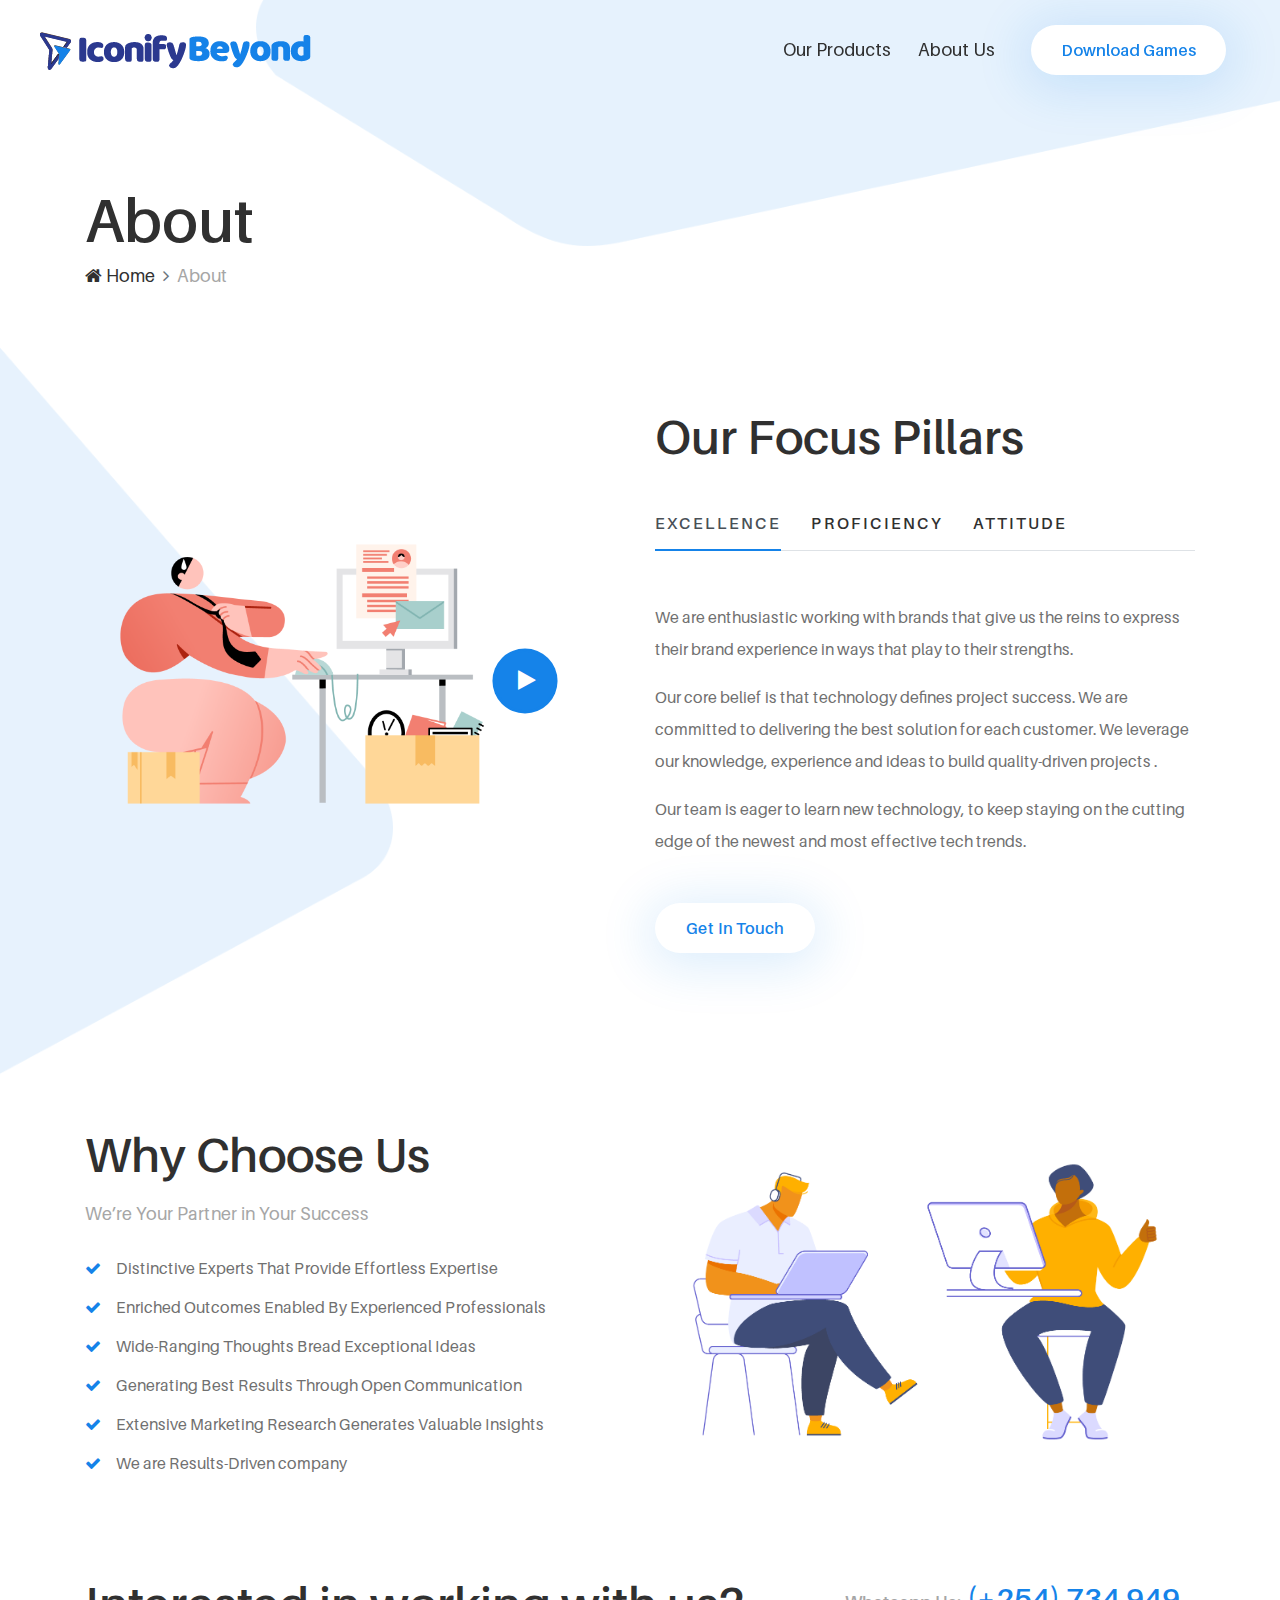
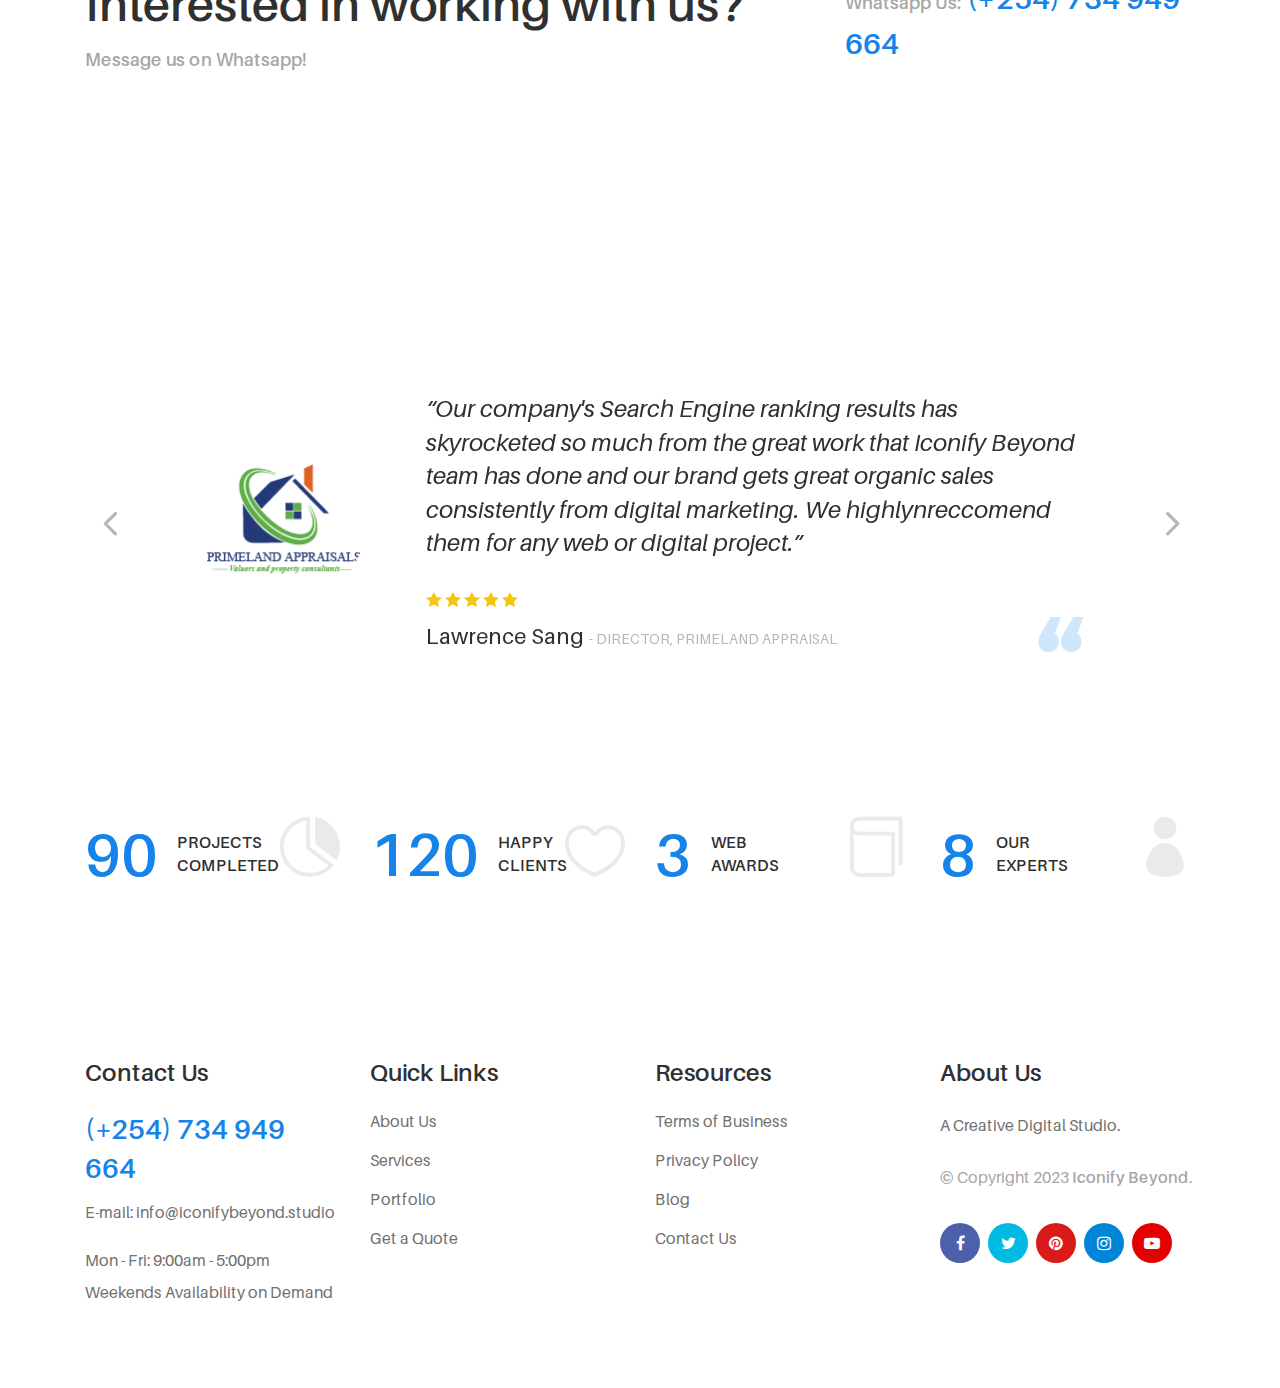
==== about.html @ e9281d46 "Update" ====
<!DOCTYPE html>
<html lang="en">

<head>
    <meta charset="UTF-8">
    <meta name="description" content="Iconify Beyond Limited">
    <meta http-equiv="X-UA-Compatible" content="IE=edge">
    <meta name="viewport" content="width=device-width, initial-scale=1, shrink-to-fit=no">
    <meta name="p:domain_verify" content="caa6bfd4c8bdae688c1b4c21584a0557"/>

    <!-- Title -->
    <title>About Us</title>

    <!-- Favicon -->
    <link rel="icon" href="./img/core-img/favicon.png">

    <!-- Core Stylesheet -->
    <link rel="stylesheet" href="style.css">

</head>

<body>
    <!-- Preloader -->
    <div id="preloader">
        <div class="wrapper">
            <div class="cssload-loader"></div>
        </div>
    </div>

    <!-- ***** Top Search Area Start ***** -->
    <div class="top-search-area">
        <!-- Search Modal -->
        <div class="modal fade" id="searchModal" tabindex="-1" role="dialog" aria-hidden="true">
            <div class="modal-dialog modal-dialog-centered" role="document">
                <div class="modal-content">
                    <div class="modal-body">
                        <!-- Close Button -->
                        <button type="button" class="btn close-btn" data-dismiss="modal"><i class="fa fa-times"></i></button>
                        <!-- Form -->
                        <form action="index.html" method="post">
                            <input type="search" name="top-search-bar" class="form-control" placeholder="Search and hit enter...">
                            <button type="submit">Search</button>
                        </form>
                    </div>
                </div>
            </div>
        </div>
    </div>
    <!-- ***** Top Search Area End ***** -->

    <!-- ***** Header Area Start ***** -->
    <header class="header-area">
        <!-- Main Header Start -->
        <div class="main-header-area">
            <div class="classy-nav-container breakpoint-off">
                <!-- Classy Menu -->
                <nav class="classy-navbar justify-content-between" id="uzaNav">

                    <!-- Logo -->
                    <a class="nav-brand" href="index.html"><img src="./img/core-img/logo.png" alt=""></a>

                    <!-- Navbar Toggler -->
                    <div class="classy-navbar-toggler">
                        <span class="navbarToggler"><span></span><span></span><span></span></span>
                    </div>

                    <!-- Menu -->
                    <div class="classy-menu">
                        <!-- Menu Close Button -->
                        <div class="classycloseIcon">
                            <div class="cross-wrap"><span class="top"></span><span class="bottom"></span></div>
                        </div>

                        <!-- Nav Start -->
                        <div class="classynav">
                            <ul id="nav">
                                <li><a href="./products.html">Our Products</a></li>
                                <!--<li><a href="./index.html">Home</a></li>-->
                                <!--<li><a href="./services.html">Services</a></li>-->
                                <li><a href="./about.html">About Us</a></li> 
                                <!--<li><a href="https://insights.iconifybeyond.studio/">Insights</a></li>-->
                                <!--<li><a href="">Contact</a></li> -->
                            </ul>

                              <!-- Download our free games-->
                              <div class="get-a-quote ml-4 mr-3">
                                <a href="" class="btn uza-btn">Download Games</a>
                            </div>
                        </div>
                        <!-- Nav End -->

                    </div>
                </nav>
            </div>
        </div>
    </header>
    <!-- ***** Header Area End ***** -->

    <!-- ***** Breadcrumb Area Start ***** -->
    <div class="breadcrumb-area">
        <div class="container h-100">
            <div class="row h-100 align-items-end">
                <div class="col-12">
                    <div class="breadcumb--con">
                        <h2 class="title">About</h2>
                        <nav aria-label="breadcrumb">
                            <ol class="breadcrumb">
                                <li class="breadcrumb-item"><a href="index.html"><i class="fa fa-home"></i> Home</a></li>
                                <li class="breadcrumb-item active" aria-current="page">About</li>
                            </ol>
                        </nav>
                    </div>
                </div>
            </div>
        </div>

        <!-- Background Curve -->
        <div class="breadcrumb-bg-curve">
            <img src="./img/core-img/curve-5.png" alt="">
        </div>
    </div>
    <!-- ***** Breadcrumb Area End ***** -->

    <!-- ***** About Us Area Start ***** -->
    <section class="uza-about-us-area section-padding-80">
        <div class="container">
            <div class="row align-items-center">
                <!-- About Thumbnail -->
                <div class="col-12 col-lg-6">
                    <div class="about-us-thumbnail mb-80">
                        <img src="./img/bg-img/5.png" alt="">
                        <!-- Video Area -->
                        <div class="uza-video-area hi-icon-effect-8">
                            <a href="https://www.youtube.com/watch?v=3BogZhyK-uM" class="hi-icon video-play-btn"><i class="fa fa-play" aria-hidden="true"></i></a>
                        </div>
                    </div>
                </div>

                <!-- About Us Content -->
                <div class="col-12 col-lg-6">
                    <div class="section-heading mb-5">
                        <h2>Our Focus Pillars</h2>
                    </div>

                    <div class="about-us-content mb-80">
                        <div class="about-tab-area">
                            <ul class="nav nav-tabs mb-50" id="mona_modelTab" role="tablist">
                                <li class="nav-item">
                                    <a class="nav-link active" id="tab1" data-toggle="tab" href="#tab-1" role="tab" aria-controls="tab-1" aria-selected="true"> EXCELLENCE</a>
                                </li>
                                <li class="nav-item">
                                    <a class="nav-link" id="tab2" data-toggle="tab" href="#tab-2" role="tab" aria-controls="tab-2" aria-selected="false"> PROFICIENCY</a>
                                </li>
                                <li class="nav-item">
                                    <a class="nav-link" id="tab3" data-toggle="tab" href="#tab-3" role="tab" aria-controls="tab-3" aria-selected="false"> ATTITUDE</a>
                                </li>
                            </ul>
                        </div>

                        <!-- Mona Tab Content -->
                        <div class="about-tab-content">
                            <div class="tab-content" id="mona_modelTabContent">
                                <div class="tab-pane fade show active" id="tab-1" role="tabpanel" aria-labelledby="tab1">
                                    <!-- Tab Content Text -->
                                    <div class="tab-content-text">
                                        <p>We are enthusiastic working with brands that give us the reins to express their brand experience in ways that play to their strengths.</p>
                                        <p>Our core belief is that technology defines project success. We are committed to delivering the best solution for each customer. We leverage our knowledge, experience and ideas to build quality-driven projects .</p>
                                        <p>Our team is eager to learn new technology, to keep staying on the cutting edge of the newest and most effective tech trends.</p>
                                        <a href="https://insights.iconifybeyond.studio/contact-us/" class="btn uza-btn mt-30">Get In Touch</a>
                                    </div>
                                </div>

                                <div class="tab-pane fade" id="tab-2" role="tabpanel" aria-labelledby="tab2">
                                    <!-- Tab Content Text -->
                                    <div class="tab-content-text">
                                        <p>We have been working with startups that are founded off pocket or supported by funds right out of the gate. With first-hand experience and dozens of successes to rise, we understand the rocess's role of an appropriate most valued player in the development circle.</p>
                                        <p>Importance of early communication with end-users and provide our clients with flexible models to cover that.</p>
                                        <a href="https://insights.iconifybeyond.studio/contact-us/" class="btn uza-btn mt-30">Get In Touch</a>
                                    </div>
                                </div>

                                <div class="tab-pane fade" id="tab-3" role="tabpanel" aria-labelledby="tab3">
                                    <!-- Tab Content Text -->
                                    <div class="tab-content-text">
                                        <p>We trust in long partnerships with our clients. We make our communication transparent reliable and honest. Every client is different and requires a unique approach that's why we treat every project as our own, focusing on the best solutions and ensuring the highest quality to every project.</p>
                                        <p>Our company counts on people, collaboration, integration, and common future goals.</p>
                                        <a href="https://insights.iconifybeyond.studio/contact-us/" class="btn uza-btn mt-30">Get In Touch</a>
                                    </div>
                                </div>
                            </div>
                        </div>
                    </div>
                </div>
            </div>
        </div>

        <!-- About Background Pattern -->
        <div class="about-bg-pattern">
            <img src="./img/core-img/curve-2.png" alt="">
        </div>
    </section>
    <!-- ***** About Us Area End ***** -->

    <!-- ***** Why Choose Us Area Start ***** -->
    <section class="uza-why-choose-us-area">
        <div class="container">
            <div class="row align-items-center">
                <!-- Choose Us Content -->
                <div class="col-12 col-lg-6">
                    <div class="choose-us-content mb-80">
                        <div class="section-heading mb-4">
                            <h2>Why Choose Us</h2>
                            <p>We’re Your Partner in Your Success</p>
                        </div>
                        <ul>
                            <li><i class="fa fa-check" aria-hidden="true"></i> Distinctive Experts That Provide Effortless Expertise</li>
                            <li><i class="fa fa-check" aria-hidden="true"></i> Enriched Outcomes Enabled By Experienced Professionals</li>
                            <li><i class="fa fa-check" aria-hidden="true"></i> Wide-Ranging Thoughts Bread Exceptional Ideas</li>
                            <li><i class="fa fa-check" aria-hidden="true"></i> Generating Best Results Through Open Communication</li>
                            <li><i class="fa fa-check" aria-hidden="true"></i> Extensive Marketing Research Generates Valuable Insights</li>
                            <li><i class="fa fa-check" aria-hidden="true"></i> We are Results-Driven company</li>
                        </ul>
                    </div>
                </div>
                <!-- Choose Us Thumbnail -->
                <div class="col-12 col-lg-6">
                    <div class="choose-us-thumbnail mb-80">
                        <img class="w-100" src="img/bg-img/2.png" alt="">
                    </div>
                </div>
            </div>
        </div>
    </section>
    <!-- ***** Why Choose Us Area End ***** -->
    

        <!-- CTA Area Start -->
        <div class="uza-cta-area section-padding-0-80">
            <div class="container">
                <div class="row align-items-center">
                    <div class="col-12 col-lg-8">
                        <div class="cta-content mb-80">
                            <h2>Interested in working with us?</h2>
                            <h6>Message us on Whatsapp!</h6>
                        </div>
                    </div>

                    <div class="col-12 col-lg-4">
                        <div class="cta-content mb-80">
                            <div class="call-now-btn">
                                <a href="https://wa.me/254734949664"><span>Whatsapp Us:</span> (+254) 734 949 664</a>
                            </div>
                        </div>
                    </div>
                </div>
            </div>
        </div>
        <!-- CTA Area End -->

            <!-- Client Feedback Area Start -->
            <div class="clients-feedback-area mt-80 section-padding-80 clearfix">
                <div class="container">
                    <div class="row">
                        <div class="col-12">
                            <!-- Testimonial Slides -->
                            <div class="testimonial-slides owl-carousel">
    
                                <!-- Single Testimonial Slide -->
                                <div class="single-testimonial-slide d-flex align-items-center">
                                    <!-- Testimonial Thumbnail -->
                                    <div class="testimonial-thumbnail">
                                        <img src="./img/bg-img/26.png" alt="">
                                    </div>
                                    <!-- Testimonial Content -->
                                    <div class="testimonial-content">
                                        <h4>“Our company's Search Engine ranking results has skyrocketed so much from the great work that Iconify Beyond team has
                                             done and our brand gets great organic sales consistently from digital marketing.
                                              We highlynreccomend them for any web or digital project.”</h4>
                                        <!-- Ratings -->
                                        <div class="ratings">
                                            <i class="icon_star"></i>
                                            <i class="icon_star"></i>
                                            <i class="icon_star"></i>
                                            <i class="icon_star"></i>
                                            <i class="icon_star"></i>
                                        </div>
                                        <!-- Author Info -->
                                        <div class="author-info">
                                            <h5>Lawrence Sang <span>- Director, Primeland Appraisal</span></h5>
                                        </div>
                                        <!-- Quote Icon -->
                                        <div class="quote-icon"><img src="img/core-img/quote.png" alt=""></div>
                                    </div>
                                </div>
    
                                <!-- Single Testimonial Slide -->
                                <div class="single-testimonial-slide d-flex align-items-center">
                                    <!-- Testimonial Thumbnail -->
                                    <div class="testimonial-thumbnail">
                                        <img src="./img/bg-img/24.png" alt="">
                                    </div>
                                    <!-- Testimonial Content -->
                                    <div class="testimonial-content">
                                        <h4>“Iconify Beyond is at the forefront of technological revolution & we are glad to have worked together to achieve a robust digital strategy and a
                                            very great branding concepts and logo which placed our brand in a better position.It was amazing working together with the team.”</h4>
                                        <!-- Ratings -->
                                        <div class="ratings">
                                            <i class="icon_star"></i>
                                            <i class="icon_star"></i>
                                            <i class="icon_star"></i>
                                            <i class="icon_star"></i>
                                            <i class="icon_star"></i>
                                        </div>
                                        <!-- Author Info -->
                                        <div class="author-info">
                                            <h5>Ms. Jepchumba <span>- Business Owner, Eldo City Bakes</span></h5>
                                        </div>
                                        <!-- Quote Icon -->
                                        <div class="quote-icon"><img src="img/core-img/quote.png" alt=""></div>
                                    </div>
                                </div>
    
                                <!-- Single Testimonial Slide -->
                                <div class="single-testimonial-slide d-flex align-items-center">
                                    <!-- Testimonial Thumbnail -->
                                    <div class="testimonial-thumbnail">
                                        <img src="./img/bg-img/25.png" alt="">
                                    </div>
                                    <!-- Testimonial Content -->
                                    <div class="testimonial-content">
                                        <h4>“Iconify created a logo that communicates to the world about my products.I am glad to champion them & appreciate 
                                            their efforts and time taken to craft one of the most beautiful logos out there.Kudos!”</h4>
                                        <!-- Ratings -->
                                        <div class="ratings">
                                            <i class="icon_star"></i>
                                            <i class="icon_star"></i>
                                            <i class="icon_star"></i>
                                            <i class="icon_star"></i>
                                            
                                        </div>
                                        <!-- Author Info -->
                                        <div class="author-info">
                                            <h5>Mr. Nicholas Kirui <span>- Director,Axle Energy Kenya</span></h5>
                                        </div>
                                        <!-- Quote Icon -->
                                        <div class="quote-icon"><img src="img/core-img/quote.png" alt=""></div>
                                    </div>
                                </div>
    
    
                                <!-- Single Testimonial Slide -->
                                <div class="single-testimonial-slide d-flex align-items-center">
                                    <!-- Testimonial Thumbnail -->
                                    <div class="testimonial-thumbnail">
                                        <img src="./img/bg-img/28.png" alt="">
                                    </div>
                                    <!-- Testimonial Content -->
                                    <div class="testimonial-content">
                                        <h4>“Since the inception of our start-up,Veve Errands,the team at Iconify Beyond have done a lot to see it through all the stages of
                                            branding & concept development and finally to its launch.Awesome team!”</h4>
                                        <!-- Ratings -->
                                        <div class="ratings">
                                            <i class="icon_star"></i>
                                            <i class="icon_star"></i>
                                            <i class="icon_star"></i>
                                            <i class="icon_star"></i>
                                            <i class="icon_star"></i>
                                        </div>
                                        <!-- Author Info -->
                                        <div class="author-info">
                                            <h5>Mr. Veve <span>- Veve Errands</span></h5>
                                        </div>
                                        <!-- Quote Icon -->
                                        <div class="quote-icon"><img src="img/core-img/quote.png" alt=""></div>
                                    </div>
                                </div>
    
                            </div>
                        </div>
                    </div>
                </div>
            </div>
            <!-- Client Feedback Area End -->
    <!-- ***** Cool Facts Area Start ***** -->
    <div class="uza-cf-area section-padding-80-0">
        <div class="container">
            <div class="row">

                <!-- Single Cool Facts Area -->
                <div class="col-12 col-sm-6 col-lg-3">
                    <div class="single-cf-area d-flex align-items-center mb-80">
                        <h2><span class="counter">90</span></h2>
                        <div class="cf-text">
                            <h6>Projects<br>Completed</h6>
                        </div>
                        <div class="bg-icon"><i class="icon_piechart"></i></div>
                    </div>
                </div>

                <!-- Single Cool Facts Area -->
                <div class="col-12 col-sm-6 col-lg-3">
                    <div class="single-cf-area d-flex align-items-center mb-80">
                        <h2><span class="counter">120</span></h2>
                        <div class="cf-text">
                            <h6>Happy<br>Clients</h6>
                        </div>
                        <div class="bg-icon"><i class="icon_heart_alt"></i></div>
                    </div>
                </div>

                <!-- Single Cool Facts Area -->
                <div class="col-12 col-sm-6 col-lg-3">
                    <div class="single-cf-area d-flex align-items-center mb-80">
                        <h2><span class="counter">3</span></h2>
                        <div class="cf-text">
                            <h6>Web<br>Awards</h6>
                        </div>
                        <div class="bg-icon"><i class="icon_book_alt"></i></div>
                    </div>
                </div>

                <!-- Single Cool Facts Area -->
                <div class="col-12 col-sm-6 col-lg-3">
                    <div class="single-cf-area d-flex align-items-center mb-80">
                        <h2><span class="counter">8</span></h2>
                        <div class="cf-text">
                            <h6>Our<br>Experts</h6>
                        </div>
                        <div class="bg-icon"><i class="icon_profile"></i></div>
                    </div>
                </div>

            </div>
        </div>
    </div>
    <!-- ***** Cool Facts Area End ***** -->


<!-- ***** Footer Area Start ***** -->
<footer class="footer-area section-padding-80-0">
    <div class="container">
        <div class="row justify-content-between">

            <!-- Single Footer Widget -->
            <div class="col-12 col-sm-6 col-lg-3">
                <div class="single-footer-widget mb-80">
                    <!-- Widget Title -->
                    <h4 class="widget-title">Contact Us</h4>

                    <!-- Footer Content -->
                    <div class="footer-content mb-15">
                        <h3>(+254) 734 949 664</h3>
                        <p>E-mail: info@iconifybeyond.studio </p>
                    </div>
                    <p class="mb-0">Mon - Fri: 9:00am - 5:00pm <br>
                        Weekends Availability on Demand</p>
                </div>
            </div>

            <!-- Single Footer Widget -->
            <div class="col-12 col-sm-6 col-lg-3">
                <div class="single-footer-widget mb-80">
                    <!-- Widget Title -->
                    <h4 class="widget-title">Quick Links</h4>

                    <!-- Nav -->
                    <nav>
                        <ul class="our-link">
                            <li><a href="about.html">About Us</a></li>
                            <li><a href="services.html">Services</a></li>
                            <li><a href="portfolio.html">Portfolio</a></li>
                            <li><a href="https://insights.iconifybeyond.studio/contact-us/">Get a Quote</a></li>
                        </ul>
                    </nav>
                </div>
            </div>

            <!-- Single Footer Widget -->
            <div class="col-12 col-sm-6 col-lg-3">
                <div class="single-footer-widget mb-80">
                    <!-- Widget Title -->
                    <h4 class="widget-title">Resources</h4>

                    <!-- Nav -->
                    <nav>
                        <ul class="our-link">
                            <li><a href="https://insights.iconifybeyond.studio/terms-of-business/">Terms of Business</a></li>
                            <li><a href="https://insights.iconifybeyond.studio/privacy-policy/">Privacy Policy</a></li>
                            <li><a href="https://insights.iconifybeyond.studio/blog/">Blog</a></li>
                            <li><a href="https://insights.iconifybeyond.studio/contact-us/">Contact Us</a></li>
                            
                        </ul>
                    </nav>
                </div>
            </div>

            <!-- Single Footer Widget -->
            <div class="col-12 col-sm-6 col-lg-3">
                <div class="single-footer-widget mb-80">
                    <!-- Widget Title -->
                    <h4 class="widget-title">About Us</h4>
                    <p>A Creative Digital Studio.</p>

                    <!-- Copywrite Text -->
                    <div class="copywrite-text mb-30">
                        <p>&copy; Copyright 2023 <a href="https://iconifybeyond.studio">Iconify Beyond</a>.</p>
                    </div>

                    <!-- Social Info -->
                    <div class="footer-social-info">
                        <a href="https://web.facebook.com/iconifybeyondKE/" class="facebook" data-toggle="tooltip" data-placement="top" title="Facebook"><i class="fa fa-facebook"></i></a>
                        <a href="https://twitter.com/iconifybeyond" class="twitter" data-toggle="tooltip" data-placement="top" title="Twitter"><i class="fa fa-twitter"></i></a>
                        <a href="https://www.pinterest.com/iconifybeyond/" class="pinterest" data-toggle="tooltip" data-placement="top" title="Pinterest"><i class="fa fa-pinterest"></i></a>
                        <a href="https://www.instagram.com/iconifybeyond/" class="instagram" data-toggle="tooltip" data-placement="top" title="Instagram"><i class="fa fa-instagram"></i></a>
                        <a href="https://www.youtube.com/channel/UCzPWE0Z87Y1xIG1-IpNBpZg?view_as=subscriber" class="youtube" data-toggle="tooltip" data-placement="top" title="YouTube"><i class="fa fa-youtube-play"></i></a>
                    </div>
                </div>
            </div>

        </div>
        
    </div>

</footer>
<!-- ***** Footer Area End ***** -->


    <!-- ******* All JS Files ******* -->
    <!-- jQuery js -->
    <script src="js/jquery.min.js"></script>
    <!-- Popper js -->
    <script src="js/popper.min.js"></script>
    <!-- Bootstrap js -->
    <script src="js/bootstrap.min.js"></script>
    <!-- All js -->
    <script src="js/uza.bundle.js"></script>
    <!-- Active js -->
    <script src="js/default-assets/active.js"></script>


</body>

</html>
---- style.css ----
/* *********************************************
[Master Stylesheet]

Version: 1.0.0
Last Update: Jul 30, 2021

*********************************************

[Tables of CSS Content]

+ body
    - 01.0 Reboot CSS
    - 02.0 Spacing CSS
    - 03.0 Preloader CSS
    - 04.0 Heading CSS
    - 05.0 Backtotop CSS
    - 06.0 Buttons CSS
    - 07.0 Header CSS
    - 08.0 Hero CSS
    - 09.0 Portfolio CSS
    - 10.0 Testimonial CSS
    - 11.0 Newsletter CSS
    - 12.0 About CSS
    - 13.0 Service CSS
    - 14.0 Breadcrumb CSS
    - 15.0 Blog CSS
    - 16.0 CTA CSS
    - 17.0 CFA CSS
    - 18.0 Team CSS
    - 19.0 Footer CSS
    - 20.0 Contact CSS
  ---------------------------------------------
  [Color Codes]

  $heading: #303030; [Heading Color]
  $text: #707070; [Text Color]
  $bg-gray: #e7f2fd; [Gray Background]
  $primary: #1583e9; [Primary Color]
  $white: #ffffff; [White Color]
  $dark: #000000; [Dark Color]
  $border: #ebebeb; [Border Color]
  $hover: #1583e9; [Hover Color]
  $secondary: #a6a6a6; [Secondary Color]

  ---------------------------------------------
  [Font Family: 'HK Grotesk']
--------------------------------------------- */
/* Import Fonts & All CSS */
@import url(fonts/aileron-font-style.css);
@import url(css/bootstrap.min.css);
@import url(css/animate.css);
@import url(css/default-assets/classy-nav.css);
@import url(css/owl.carousel.min.css);
@import url(css/magnific-popup.css);
@import url(css/font-awesome.min.css);
@import url(css/style.css);
/* :: 1.0 Reboot CSS */
* {
  margin: 0;
  padding: 0; }

body {
  font-family: "Aileron";
  font-weight: 400;
  font-size: 14px; }

h1,
h2,
h3,
h4,
h5,
h6 {
  font-family: "Aileron";
  color: #303030;
  line-height: 1.4;
  font-weight: 600; }

a,
a:active,
a:focus,
a:hover {
  font-family: "Aileron";
  color: #303030;
  text-decoration: none;
  -webkit-transition-duration: 500ms;
  -o-transition-duration: 500ms;
  transition-duration: 500ms;
  outline: none;
  font-size: 16px;
  font-weight: 600; }

li {
  list-style: none; }

p {
  line-height: 2;
  color: #707070;
  font-size: 16px;
  font-weight: normal; }

img {
  max-width: 100%;
  height: auto; }

ul {
  margin: 0;
  padding: 0; }
  ul li {
    margin: 0;
    padding: 0; }

.bg-overlay {
  position: relative;
  z-index: 1; }
  .bg-overlay::after {
    position: absolute;
    content: "";
    height: 100%;
    width: 100%;
    top: 0;
    left: 0;
    z-index: -1;
    background-color: rgba(0, 0, 0, 0.5); }

.bg-img {
  background-position: center center;
  background-size: cover;
  background-repeat: no-repeat; }

.jarallax {
  position: relative;
  z-index: 0; }
  .jarallax > .jarallax-img {
    position: absolute;
    object-fit: cover;
    font-family: 'object-fit: cover';
    top: 0;
    left: 0;
    width: 100%;
    height: 100%;
    z-index: -1; }

.mfp-iframe-holder .mfp-close {
  top: 0;
  width: 30px;
  height: 30px;
  background-color: #1583e9;
  text-align: center;
  right: 0;
  padding-right: 0;
  line-height: 32px; }

.bg-transparent {
  background-color: transparent !important; }

.bg-gray {
  background-color: #e7f2fd !important; }

textarea:focus,
input:focus {
  outline: none; }

/* :: 2.0 Spacing CSS */
.mt-15 {
  margin-top: 15px; }

.mt-30 {
  margin-top: 30px; }

.mt-40 {
  margin-top: 40px; }

.mt-50 {
  margin-top: 50px; }

.mt-70 {
  margin-top: 70px; }

.mt-80 {
  margin-top: 80px; }

.mt-100 {
  margin-top: 100px; }

.mt-150 {
  margin-top: 150px; }

.mr-15 {
  margin-right: 15px; }

.mr-30 {
  margin-right: 30px; }

.mr-50 {
  margin-right: 50px; }

.mr-100 {
  margin-right: 100px; }

.mb-15 {
  margin-bottom: 15px; }

.mb-30 {
  margin-bottom: 30px; }

.mb-40 {
  margin-bottom: 40px; }

.mb-50 {
  margin-bottom: 50px; }

.mb-60 {
  margin-bottom: 60px; }

.mb-70 {
  margin-bottom: 70px; }

.mb-80 {
  margin-bottom: 80px; }

.mb-100 {
  margin-bottom: 100px; }

.ml-15 {
  margin-left: 15px; }

.ml-30 {
  margin-left: 30px; }

.ml-50 {
  margin-left: 50px; }

.ml-100 {
  margin-left: 100px; }

.pt-50 {
  padding-top: 50px !important; }

.section-padding-80 {
  padding-top: 80px;
  padding-bottom: 80px; }

.section-padding-0-80 {
  padding-top: 0;
  padding-bottom: 80px; }

.section-padding-80-0 {
  padding-top: 80px;
  padding-bottom: 0; }

/* :: 3.0 Preloader CSS */
#preloader {
  position: fixed;
  width: 100%;
  height: 100%;
  z-index: 99999;
  top: 0;
  left: 0;
  background-color: #1583e9;
  display: -webkit-box;
  display: -ms-flexbox;
  display: flex;
  -webkit-box-align: center;
  -ms-flex-align: center;
  align-items: center;
  -webkit-box-pack: center;
  -ms-flex-pack: center;
  justify-content: center; }

.wrapper {
  margin: auto;
  display: block; }

.cssload-loader {
  width: 49px;
  height: 49px;
  border-radius: 50%;
  display: inline-block;
  position: relative;
  vertical-align: middle;
  background: #ffffff; }

.cssload-loader,
.cssload-loader:after,
.cssload-loader:before {
  animation: 1.15s infinite ease-in-out;
  -o-animation: 1.15s infinite ease-in-out;
  -ms-animation: 1.15s infinite ease-in-out;
  -webkit-animation: 1.15s infinite ease-in-out;
  -moz-animation: 1.15s infinite ease-in-out; }

.cssload-loader:after,
.cssload-loader:before {
  width: 100%;
  height: 100%;
  border-radius: 50%;
  position: absolute;
  top: 0;
  left: 0; }

.cssload-loader {
  animation-name: cssload-loader;
  -o-animation-name: cssload-loader;
  -ms-animation-name: cssload-loader;
  -webkit-animation-name: cssload-loader;
  -moz-animation-name: cssload-loader; }

@keyframes cssload-loader {
  from {
    transform: scale(0);
    opacity: 1; }
  to {
    transform: scale(1);
    opacity: 0; } }
@-o-keyframes cssload-loader {
  from {
    -o-transform: scale(0);
    opacity: 1; }
  to {
    -o-transform: scale(1);
    opacity: 0; } }
@-ms-keyframes cssload-loader {
  from {
    -ms-transform: scale(0);
    opacity: 1; }
  to {
    -ms-transform: scale(1);
    opacity: 0; } }
@-webkit-keyframes cssload-loader {
  from {
    -webkit-transform: scale(0);
    opacity: 1; }
  to {
    -webkit-transform: scale(1);
    opacity: 0; } }
@-moz-keyframes cssload-loader {
  from {
    -moz-transform: scale(0);
    opacity: 1; }
  to {
    -moz-transform: scale(1);
    opacity: 0; } }
/* :: 4.0 Heading CSS */
.section-heading {
  position: relative;
  z-index: 1;
  margin-bottom: 70px; }
  .section-heading h2 {
    font-size: 48px;
    text-transform: capitalize;
    margin-bottom: 0;
    line-height: 1.1; }
    @media only screen and (min-width: 992px) and (max-width: 1199px) {
      .section-heading h2 {
        font-size: 36px; } }
    @media only screen and (min-width: 768px) and (max-width: 991px) {
      .section-heading h2 {
        font-size: 42px; } }
    @media only screen and (max-width: 767px) {
      .section-heading h2 {
        font-size: 30px; } }
  .section-heading p {
    margin-top: 15px;
    font-size: 18px;
    margin-bottom: 0;
    color: #a6a6a6; }

/* :: 5.0 Backtotop CSS */
#scrollUp {
  bottom: 50px;
  font-size: 30px;
  line-height: 45px;
  right: 50px;
  width: 50px;
  background-color: #1583e9;
  color: #ffffff;
  text-align: center;
  height: 50px;
  -webkit-transition-duration: 500ms;
  -o-transition-duration: 500ms;
  transition-duration: 500ms;
  border-radius: 50%;
  -webkit-box-shadow: 0 6px 50px 8px rgba(21, 131, 233, 0.15);
  box-shadow: 0 6px 50px 8px rgba(21, 131, 233, 0.15); }
  #scrollUp:focus, #scrollUp:hover {
    background-color: #000000;
    color: #ffffff; }
  @media only screen and (max-width: 767px) {
    #scrollUp {
      right: 30px;
      bottom: 30px; } }

/* :: 6.0 Buttons CSS */
.uza-btn {
  position: relative;
  z-index: 1;
  min-width: 160px;
  height: 50px;
  line-height: 50px;
  font-size: 16px;
  font-weight: 600;
  display: inline-block;
  padding: 0 30px;
  text-align: center;
  text-transform: capitalize;
  color: #1583e9;
  border: none;
  border-radius: 50px;
  background-color: #ffffff;
  -webkit-transition-duration: 500ms;
  -o-transition-duration: 500ms;
  transition-duration: 500ms;
  -webkit-box-shadow: 0 6px 50px 8px rgba(21, 131, 233, 0.15);
  box-shadow: 0 6px 50px 8px rgba(21, 131, 233, 0.15); }
  .uza-btn:focus, .uza-btn:hover {
    -webkit-box-shadow: 0 6px 50px 8px rgba(21, 131, 233, 0.15);
    box-shadow: 0 6px 50px 8px rgba(21, 131, 233, 0.15);
    background-color: #1583e9;
    color: #ffffff; }
  .uza-btn.btn-2 {
    background-color: #1583e9;
    color: #ffffff; }
    .uza-btn.btn-2:focus, .uza-btn.btn-2:hover {
      background-color: #ffffff;
      color: #1583e9; }
  .uza-btn.btn-3 {
    border: 2px solid #1583e9;
    line-height: 46px; }

.login-register-btn a {
  display: inline-block; }
  .login-register-btn a span {
    -webkit-transition-duration: 500ms;
    -o-transition-duration: 500ms;
    transition-duration: 500ms;
    color: #a6a6a6; }
    .login-register-btn a span:focus, .login-register-btn a span:hover {
      color: #1583e9; }
  .login-register-btn a:focus, .login-register-btn a:hover {
    color: #1583e9; }
  @media only screen and (min-width: 992px) and (max-width: 1199px) {
    .login-register-btn a {
      font-size: 14px; } }

/* :: 7.0 Header CSS */
.header-area {
  position: fixed;
  z-index: 600;
  width: 100%;
  left: 0;
  top: 0;
  -webkit-transition-duration: 500ms;
  -o-transition-duration: 500ms;
  transition-duration: 500ms; }
  @media only screen and (min-width: 768px) and (max-width: 991px) {
    .header-area .main-header-area {
      border-top: 10px solid #303030; } }
  @media only screen and (max-width: 767px) {
    .header-area .main-header-area {
      border-top: 10px solid #303030; } }
  .header-area .main-header-area.sticky {
    -webkit-transition-duration: 500ms;
    -o-transition-duration: 500ms;
    transition-duration: 500ms;
    top: 0;
    width: 100%;
    position: fixed;
    background-color: #e7f2fd;
    -webkit-box-shadow: 0 1px 6px 0 rgba(0, 0, 0, 0.1);
    box-shadow: 0 1px 6px 0 rgba(0, 0, 0, 0.1);
    border-bottom: none;
    left: 0;
    z-index: 650; }
  .header-area .search-icon {
    position: relative;
    z-index: 1;
    margin-left: 14px; }
    @media only screen and (min-width: 768px) and (max-width: 991px) {
      .header-area .search-icon {
        margin-left: 15px;
        margin-top: 20px; } }
    @media only screen and (max-width: 767px) {
      .header-area .search-icon {
        margin-left: 15px;
        margin-top: 20px; } }
    .header-area .search-icon i {
      font-size: 20px;
      color: #303030;
      cursor: pointer; }

.classy-nav-container {
  background-color: transparent;
  padding: 0; }
  @media only screen and (max-width: 767px) {
    .classy-nav-container {
      padding: 0 15px; } }
  .classy-nav-container .classy-navbar {
    height: 100px;
    padding: 0 3%; }
    @media only screen and (min-width: 768px) and (max-width: 991px) {
      .classy-nav-container .classy-navbar {
        height: 70px;
        padding: 0 5%; } }
    @media only screen and (max-width: 767px) {
      .classy-nav-container .classy-navbar {
        height: 70px;
        padding: 0 5%; } }
    @media only screen and (max-width: 767px) {
      .classy-nav-container .classy-navbar .nav-brand {
        max-width: 90px;
        margin-right: 15px; } }
    .classy-nav-container .classy-navbar .classynav ul li a {
      position: relative;
      z-index: 1;
      font-weight: normal;
      font-size: 18px;
      text-transform: capitalize;
      color: #303030; }
      .classy-nav-container .classy-navbar .classynav ul li a:focus, .classy-nav-container .classy-navbar .classynav ul li a:hover {
        color: #1583e9; }
      @media only screen and (min-width: 992px) and (max-width: 1199px) {
        .classy-nav-container .classy-navbar .classynav ul li a {
          font-size: 14px;
          padding: 0 10px; } }
      @media only screen and (min-width: 768px) and (max-width: 991px) {
        .classy-nav-container .classy-navbar .classynav ul li a {
          font-size: 14px; } }
      @media only screen and (max-width: 767px) {
        .classy-nav-container .classy-navbar .classynav ul li a {
          font-size: 14px; } }
    .classy-nav-container .classy-navbar .classynav ul li.cn-dropdown-item ul li a {
      font-size: 16px;
      text-transform: capitalize;
      height: 42px;
      line-height: 42px;
      padding: 0 30px; }
      @media only screen and (min-width: 992px) and (max-width: 1199px) {
        .classy-nav-container .classy-navbar .classynav ul li.cn-dropdown-item ul li a {
          font-size: 14px; } }
      @media only screen and (min-width: 768px) and (max-width: 991px) {
        .classy-nav-container .classy-navbar .classynav ul li.cn-dropdown-item ul li a {
          font-size: 14px; } }
      @media only screen and (max-width: 767px) {
        .classy-nav-container .classy-navbar .classynav ul li.cn-dropdown-item ul li a {
          font-size: 14px; } }
    .classy-nav-container .classy-navbar .classynav ul li.current-item a::after {
      content: '';
      position: absolute;
      width: 70%;
      height: 2px;
      background-color: #1583e9;
      bottom: 0;
      left: 50%;
      -webkit-transform: translateX(-50%);
      -ms-transform: translateX(-50%);
      transform: translateX(-50%);
      z-index: 1; }
      @media only screen and (min-width: 768px) and (max-width: 991px) {
        .classy-nav-container .classy-navbar .classynav ul li.current-item a::after {
          width: 100%;
          height: 1px; } }
      @media only screen and (max-width: 767px) {
        .classy-nav-container .classy-navbar .classynav ul li.current-item a::after {
          width: 100%;
          height: 1px; } }

.classynav ul li.has-down > a::after,
.classynav ul li.has-down.active > a::after,
.classynav ul li.megamenu-item > a::after {
  color: #303030; }

.breakpoint-off .classynav ul li .dropdown {
  width: 210px;
  -webkit-box-shadow: 0 6px 50px 8px rgba(21, 131, 233, 0.15);
  box-shadow: 0 6px 50px 8px rgba(21, 131, 233, 0.15);
  border-radius: 6px; }

.top-search-area .modal-content {
  border: none; }
  .top-search-area .modal-content .modal-body {
    padding: 50px; }
    @media only screen and (max-width: 767px) {
      .top-search-area .modal-content .modal-body {
        padding: 50px 15px; } }
    @media only screen and (min-width: 576px) and (max-width: 767px) {
      .top-search-area .modal-content .modal-body {
        padding: 50px; } }
    .top-search-area .modal-content .modal-body button.close-btn {
      position: absolute;
      top: 15px;
      right: 15px;
      z-index: 10;
      font-size: 14px; }
      .top-search-area .modal-content .modal-body button.close-btn.btn {
        padding: 0;
        background-color: transparent; }
        .top-search-area .modal-content .modal-body button.close-btn.btn:focus, .top-search-area .modal-content .modal-body button.close-btn.btn:hover {
          box-shadow: none;
          color: #1583e9; }
.top-search-area form {
  width: 100%;
  position: relative;
  z-index: 1; }
  .top-search-area form input {
    width: 100%;
    height: 50px;
    border: none;
    box-shadow: 0 0 30px 15px rgba(0, 0, 0, 0.08);
    border-radius: 6px;
    font-size: 12px;
    font-style: italic;
    padding: 0 20px; }
    .top-search-area form input:focus {
      box-shadow: 0 0 30px 15px rgba(0, 0, 0, 0.08); }
  .top-search-area form button {
    position: absolute;
    width: 100px;
    height: 50px;
    top: 0;
    right: 0;
    z-index: 10;
    border-radius: 0 6px 6px 0;
    border: none;
    background-color: #1583e9;
    font-weight: 600;
    font-size: 14px;
    text-transform: uppercase;
    text-align: center;
    color: #ffffff;
    cursor: pointer; }
    @media only screen and (max-width: 767px) {
      .top-search-area form button {
        width: 80px; } }

@media only screen and (min-width: 768px) and (max-width: 991px) {
  .get-a-quote {
    margin: 30px 15px !important; } }
@media only screen and (max-width: 767px) {
  .get-a-quote {
    margin: 30px 15px !important; } }

/* :: 8.0 Hero CSS */
.welcome-slides {
  position: relative;
  z-index: 1;
  overflow: hidden; }

.single-welcome-slide {
  position: relative;
  z-index: 2;
  width: 100%;
  height: 900px;
  background-color: #ffffff; }
  @media only screen and (min-width: 992px) and (max-width: 1199px) {
    .single-welcome-slide {
      height: 750px; } }
  @media only screen and (min-width: 768px) and (max-width: 991px) {
    .single-welcome-slide {
      height: 600px; } }
  @media only screen and (max-width: 767px) {
    .single-welcome-slide {
      height: 900px; } }
  @media only screen and (min-width: 576px) and (max-width: 767px) {
    .single-welcome-slide {
      height: 1000px; } }
  .single-welcome-slide .background-curve {
    position: absolute;
    width: 70%;
    top: 0;
    height: 100%;
    right: 0;
    z-index: -1; }
    .single-welcome-slide .background-curve img {
      width: 100%;
      height: auto;
      background-repeat: no-repeat; }
  .single-welcome-slide .welcome-text {
    position: relative;
    z-index: 1; }
    @media only screen and (max-width: 767px) {
      .single-welcome-slide .welcome-text {
        padding-top: 50px; } }
    .single-welcome-slide .welcome-text h2 {
      font-size: 72px;
      display: block;
      margin-bottom: 30px; }
      @media only screen and (min-width: 992px) and (max-width: 1199px) {
        .single-welcome-slide .welcome-text h2 {
          font-size: 48px; } }
      @media only screen and (min-width: 768px) and (max-width: 991px) {
        .single-welcome-slide .welcome-text h2 {
          font-size: 42px; } }
      @media only screen and (max-width: 767px) {
        .single-welcome-slide .welcome-text h2 {
          font-size: 36px; } }
      @media only screen and (min-width: 576px) and (max-width: 767px) {
        .single-welcome-slide .welcome-text h2 {
          font-size: 42px; } }
      .single-welcome-slide .welcome-text h2 span {
        color: #1583e9; }
    .single-welcome-slide .welcome-text h5 {
      font-size: 22px;
      color: #a6a6a6;
      margin-bottom: 60px;
      display: block; }
      @media only screen and (min-width: 992px) and (max-width: 1199px) {
        .single-welcome-slide .welcome-text h5 {
          font-size: 18px;
          margin-bottom: 40px; } }
      @media only screen and (min-width: 768px) and (max-width: 991px) {
        .single-welcome-slide .welcome-text h5 {
          font-size: 14px;
          margin-bottom: 40px; } }
  @media only screen and (max-width: 767px) {
    .single-welcome-slide .welcome-thumbnail {
      margin-top: -120px; } }

/* :: 09.0 Portfolio CSS */
.uza-portfolio-area {
  position: relative;
  z-index: 1;
  padding-left: 3%;
  padding-right: 3%; }
  .uza-portfolio-area .portfolio-bg-curve {
    position: absolute;
    bottom: 0;
    right: 0;
    z-index: -1;
    height: auto;
    width: auto; }

.single-portfolio-slide {
  position: relative;
  z-index: 1;
  margin-bottom: 50px; }
  .single-portfolio-slide img {
    position: relative;
    z-index: 1;
    width: 100%; }
  .single-portfolio-slide .overlay-effect {
    -webkit-transition-duration: 500ms;
    -o-transition-duration: 500ms;
    transition-duration: 500ms;
    position: absolute;
    width: 100%;
    height: 100%;
    top: 0;
    left: 0;
    z-index: 20;
    background-color: rgba(231, 242, 253, 0.9);
    padding: 40px 30px;
    opacity: 0;
    visibility: hidden; }
    @media only screen and (min-width: 992px) and (max-width: 1199px) {
      .single-portfolio-slide .overlay-effect {
        padding: 30px; } }
    @media only screen and (max-width: 767px) {
      .single-portfolio-slide .overlay-effect {
        padding: 30px; } }
    .single-portfolio-slide .overlay-effect h4 {
      display: block;
      margin-bottom: 15px;
      font-weight: 600; }
      @media only screen and (max-width: 767px) {
        .single-portfolio-slide .overlay-effect h4 {
          margin-bottom: 10px;
          font-size: 20px; } }
    .single-portfolio-slide .overlay-effect p {
      margin-bottom: 0;
      line-height: 1.6; }
      @media only screen and (max-width: 767px) {
        .single-portfolio-slide .overlay-effect p {
          font-size: 14px; } }
  .single-portfolio-slide .view-more-btn a {
    -webkit-transition-duration: 500ms;
    -o-transition-duration: 500ms;
    transition-duration: 500ms;
    width: 60px;
    height: 60px;
    border-radius: 50%;
    background-color: #ffffff;
    display: inline-block;
    position: absolute;
    bottom: 40px;
    right: 0;
    z-index: 100;
    text-align: center;
    line-height: 65px;
    font-size: 24px;
    opacity: 0;
    visibility: hidden; }
    @media only screen and (min-width: 992px) and (max-width: 1199px) {
      .single-portfolio-slide .view-more-btn a {
        bottom: 30px;
        width: 40px;
        height: 40px;
        line-height: 45px; } }
    @media only screen and (max-width: 767px) {
      .single-portfolio-slide .view-more-btn a {
        bottom: 30px;
        width: 40px;
        height: 40px;
        line-height: 45px; } }
    .single-portfolio-slide .view-more-btn a:focus, .single-portfolio-slide .view-more-btn a:hover {
      background-color: #1583e9;
      color: #ffffff; }
  .single-portfolio-slide:focus, .single-portfolio-slide:hover {
    -webkit-box-shadow: 0 6px 50px 8px rgba(21, 131, 233, 0.15);
    box-shadow: 0 6px 50px 8px rgba(21, 131, 233, 0.15); }
    .single-portfolio-slide:focus .overlay-effect, .single-portfolio-slide:hover .overlay-effect {
      opacity: 1;
      visibility: visible; }
    .single-portfolio-slide:focus .view-more-btn a, .single-portfolio-slide:hover .view-more-btn a {
      right: 40px;
      opacity: 1;
      visibility: visible; }
      @media only screen and (min-width: 992px) and (max-width: 1199px) {
        .single-portfolio-slide:focus .view-more-btn a, .single-portfolio-slide:hover .view-more-btn a {
          right: 30px; } }

.portfolio-sildes {
  position: relative;
  z-index: 1; }
  .portfolio-sildes .owl-dots {
    position: relative;
    z-index: 1;
    display: -webkit-box;
    display: -ms-flexbox;
    display: flex;
    -webkit-box-align: center;
    -ms-flex-align: center;
    align-items: center;
    -webkit-box-pack: center;
    -ms-flex-pack: center;
    justify-content: center; }
    .portfolio-sildes .owl-dots .owl-dot {
      -webkit-box-flex: 0;
      -ms-flex: 0 0 8px;
      flex: 0 0 8px;
      max-width: 8px;
      margin: 0 5px;
      width: 8px;
      height: 8px;
      border-radius: 50%;
      background-color: #e7f2fd; }
      .portfolio-sildes .owl-dots .owl-dot.active {
        -webkit-box-flex: 0;
        -ms-flex: 0 0 38px;
        flex: 0 0 38px;
        max-width: 38px;
        width: 38px;
        border-radius: 15px;
        background-color: #1583e9; }

.portfolio-menu {
  position: relative;
  z-index: 1; }
  .portfolio-menu button {
    background-color: transparent;
    padding: 0;
    font-weight: 600;
    color: #a6a6a6;
    font-size: 22px;
    margin: 0 20px; }
    @media only screen and (min-width: 992px) and (max-width: 1199px) {
      .portfolio-menu button {
        font-size: 20px; } }
    @media only screen and (min-width: 768px) and (max-width: 991px) {
      .portfolio-menu button {
        font-size: 18px; } }
    @media only screen and (max-width: 767px) {
      .portfolio-menu button {
        font-size: 16px;
        margin: 0 10px; } }
    @media only screen and (min-width: 480px) and (max-width: 767px) {
      .portfolio-menu button {
        font-size: 14px;
        margin: 0 5px; } }
    .portfolio-menu button.active, .portfolio-menu button:hover {
      color: #303030; }
    .portfolio-menu button:focus {
      box-shadow: none; }

.single-portfolio-item .single-portfolio-slide {
  margin-right: 10px;
  margin-left: 10px; }

.portfolio-details-text {
  position: relative;
  z-index: 1; }
  .portfolio-details-text h2 {
    font-size: 36px; }
    @media only screen and (min-width: 992px) and (max-width: 1199px) {
      .portfolio-details-text h2 {
        font-size: 30px; } }
    @media only screen and (max-width: 767px) {
      .portfolio-details-text h2 {
        font-size: 24px; } }
  .portfolio-details-text h6 {
    font-size: 14px;
    text-transform: uppercase;
    color: #1583e9;
    letter-spacing: 1px;
    margin-bottom: 20px;
    font-weight: 400; }
  .portfolio-details-text p {
    margin-bottom: 0; }

.portfolio-meta h6 {
  color: #707070;
  margin-bottom: 10px;
  font-weight: 400; }
@media only screen and (max-width: 767px) {
  .portfolio-meta {
    margin-top: 50px; } }

.portfolio-social-info p {
  margin-bottom: 0;
  margin-right: 15px; }
.portfolio-social-info a {
  display: inline-block;
  margin-right: 15px;
  font-size: 16px; }
  .portfolio-social-info a:last-child {
    margin-right: 0; }
  .portfolio-social-info a:hover, .portfolio-social-info a:focus {
    color: #1583e9; }

.portfolio-pager {
  position: relative;
  z-index: 1; }
  .portfolio-pager a {
    display: inline-block;
    color: #707070; }
    .portfolio-pager a:nth-child(2) {
      color: #a6a6a6; }
    .portfolio-pager a:hover, .portfolio-pager a:focus {
      color: #1583e9; }
    @media only screen and (max-width: 767px) {
      .portfolio-pager a {
        font-size: 12px; } }
    @media only screen and (min-width: 480px) and (max-width: 767px) {
      .portfolio-pager a {
        font-size: 16px; } }

/* :: 10.0 Testimonial CSS */
.testimonial-slides {
  position: relative;
  z-index: 1;
  padding-left: 10%;
  padding-right: 10%; }
  .testimonial-slides .owl-next,
  .testimonial-slides .owl-prev {
    position: absolute;
    top: 50%;
    width: 50px;
    height: auto;
    margin-top: -25px;
    left: 0;
    z-index: 10;
    line-height: 50px; }
    .testimonial-slides .owl-next i,
    .testimonial-slides .owl-prev i {
      font-size: 50px;
      color: #b7b7b7; }
      .testimonial-slides .owl-next i:hover, .testimonial-slides .owl-next i:focus,
      .testimonial-slides .owl-prev i:hover,
      .testimonial-slides .owl-prev i:focus {
        color: #1583e9; }
  .testimonial-slides .owl-next {
    left: auto;
    right: 0; }

.border-line {
  position: relative;
  z-index: 1;
  width: 100%;
  height: 1px;
  background-color: #e7f2fd; }

.single-testimonial-slide {
  position: relative;
  z-index: 1; }
  @media only screen and (max-width: 767px) {
    .single-testimonial-slide {
      -ms-flex-wrap: wrap;
      flex-wrap: wrap; } }
  .single-testimonial-slide .testimonial-thumbnail {
    -webkit-box-flex: 0;
    -ms-flex: 0 0 170px;
    flex: 0 0 170px;
    max-width: 170px;
    width: 170px;
    height: 170px;
    border-radius: 50%;
    margin-right: 60px; }
    .single-testimonial-slide .testimonial-thumbnail img {
      border-radius: 50%; }
    @media only screen and (min-width: 992px) and (max-width: 1199px) {
      .single-testimonial-slide .testimonial-thumbnail {
        margin-right: 30px; } }
    @media only screen and (max-width: 767px) {
      .single-testimonial-slide .testimonial-thumbnail {
        -webkit-box-flex: 0;
        -ms-flex: 0 0 120px;
        flex: 0 0 120px;
        max-width: 120px;
        width: 120px;
        height: 120px;
        margin-right: 0;
        margin-bottom: 50px; } }
  .single-testimonial-slide .testimonial-content {
    position: relative;
    z-index: 1; }
    .single-testimonial-slide .testimonial-content h4 {
      font-weight: normal;
      font-style: italic;
      margin-bottom: 30px; }
      @media only screen and (min-width: 992px) and (max-width: 1199px) {
        .single-testimonial-slide .testimonial-content h4 {
          font-size: 20px; } }
      @media only screen and (max-width: 767px) {
        .single-testimonial-slide .testimonial-content h4 {
          font-size: 18px; } }
    .single-testimonial-slide .testimonial-content .ratings {
      position: relative;
      z-index: 1;
      display: block;
      margin-bottom: 10px; }
      .single-testimonial-slide .testimonial-content .ratings i {
        font-size: 16px;
        color: #f3c612; }
    .single-testimonial-slide .testimonial-content .author-info h5 {
      font-size: 22px;
      font-weight: 400;
      margin-bottom: 0; }
      @media only screen and (max-width: 767px) {
        .single-testimonial-slide .testimonial-content .author-info h5 {
          font-size: 14px; } }
      .single-testimonial-slide .testimonial-content .author-info h5 span {
        font-size: 14px;
        text-transform: uppercase;
        color: #b7b7b7; }
        @media only screen and (max-width: 767px) {
          .single-testimonial-slide .testimonial-content .author-info h5 span {
            font-size: 12px; } }
    .single-testimonial-slide .testimonial-content .quote-icon {
      position: absolute;
      right: 0;
      bottom: 0;
      z-index: -1; }

/* :: 11.0 Newsletter CSS */
.uza-newsletter-area {
  position: relative;
  z-index: 1; }
  .uza-newsletter-area .border-line {
    width: 100%;
    height: 1px;
    background-color: #e7f2fd; }
  .uza-newsletter-area .nl-content {
    position: relative;
    z-index: 1; }
    .uza-newsletter-area .nl-content h2 {
      font-size: 36px;
      display: block;
      margin-bottom: 0; }
      @media only screen and (min-width: 992px) and (max-width: 1199px) {
        .uza-newsletter-area .nl-content h2 {
          font-size: 30px; } }
      @media only screen and (min-width: 768px) and (max-width: 991px) {
        .uza-newsletter-area .nl-content h2 {
          font-size: 24px; } }
      @media only screen and (max-width: 767px) {
        .uza-newsletter-area .nl-content h2 {
          font-size: 24px; } }
    .uza-newsletter-area .nl-content p {
      margin-bottom: 0; }
      @media only screen and (min-width: 992px) and (max-width: 1199px) {
        .uza-newsletter-area .nl-content p {
          font-size: 14px; } }
      @media only screen and (min-width: 768px) and (max-width: 991px) {
        .uza-newsletter-area .nl-content p {
          font-size: 12px; } }
  .uza-newsletter-area .nl-form form {
    position: relative;
    z-index: 1; }
    .uza-newsletter-area .nl-form form input {
      width: 100%;
      height: 50px;
      border-radius: 50px;
      background-color: #e7f2fd;
      border: none;
      font-size: 16px;
      padding: 0 30px; }
    .uza-newsletter-area .nl-form form button {
      -webkit-transition-duration: 500ms;
      -o-transition-duration: 500ms;
      transition-duration: 500ms;
      position: absolute;
      padding: 0 30px;
      border-radius: 0 50px 50px 0;
      background-color: #1583e9;
      font-size: 16px;
      color: #ffffff;
      height: 50px;
      top: 0;
      right: 0;
      border: none;
      cursor: pointer; }
      @media only screen and (min-width: 768px) and (max-width: 991px) {
        .uza-newsletter-area .nl-form form button {
          padding: 0 20px; } }
      @media only screen and (max-width: 767px) {
        .uza-newsletter-area .nl-form form button {
          padding: 0 20px; } }
      .uza-newsletter-area .nl-form form button:hover, .uza-newsletter-area .nl-form form button:focus {
        background-color: #303030; }

/* :: 12.0 About CSS */
.about-us-content {
  position: relative;
  z-index: 1; }
  .about-us-content h2 {
    font-size: 48px;
    display: block;
    margin-bottom: 25px; }
    @media only screen and (min-width: 992px) and (max-width: 1199px) {
      .about-us-content h2 {
        font-size: 36px; } }
    @media only screen and (min-width: 768px) and (max-width: 991px) {
      .about-us-content h2 {
        font-size: 30px; } }
    @media only screen and (max-width: 767px) {
      .about-us-content h2 {
        font-size: 30px; } }

.about-us-thumbnail {
  position: relative;
  z-index: 1;
  width: 100%;
  padding-right: 100px; }
  .about-us-thumbnail img {
    width: 100%; }
  @media only screen and (min-width: 768px) and (max-width: 991px) {
    .about-us-thumbnail {
      padding-right: 0; } }
  @media only screen and (max-width: 767px) {
    .about-us-thumbnail {
      padding-right: 0; } }

.uza-video-area {
  position: absolute;
  top: 50%;
  right: 65px;
  z-index: 99;
  -webkit-transform: translateY(-50%);
  -ms-transform: translateY(-50%);
  transform: translateY(-50%); }
  @media only screen and (min-width: 768px) and (max-width: 991px) {
    .uza-video-area {
      right: auto;
      left: 50%;
      -webkit-transform: translate(-50%, -50%);
      -ms-transform: translate(-50%, -50%);
      transform: translate(-50%, -50%); } }
  @media only screen and (max-width: 767px) {
    .uza-video-area {
      right: auto;
      left: 50%;
      -webkit-transform: translate(-50%, -50%);
      -ms-transform: translate(-50%, -50%);
      transform: translate(-50%, -50%); } }
  .uza-video-area .video-play-btn {
    display: inline-block;
    border-radius: 50%;
    width: 70px;
    height: 70px;
    background-color: #1583e9;
    color: #ffffff;
    line-height: 70px;
    text-align: center;
    font-size: 24px; }
    .uza-video-area .video-play-btn i {
      padding-left: 5px; }
    .uza-video-area .video-play-btn:focus, .uza-video-area .video-play-btn:hover {
      box-shadow: none;
      background-color: #1583e9; }

.uza-about-us-area {
  position: relative;
  z-index: 1; }
  .uza-about-us-area .about-bg-pattern {
    position: absolute;
    width: 40%;
    left: 0;
    bottom: 0;
    z-index: -1;
    height: 100%; }
    .uza-about-us-area .about-bg-pattern img {
      height: 100%;
      width: auto; }

.uza-video-area .video-play-btn {
  -webkit-transform: scale(0.93);
  -ms-transform: scale(0.93);
  transform: scale(0.93); }
  .uza-video-area .video-play-btn:after {
    position: absolute;
    width: 100%;
    height: 100%;
    border-radius: 50%;
    content: '';
    -webkit-box-sizing: content-box;
    -moz-box-sizing: content-box;
    box-sizing: content-box;
    top: 0;
    left: 0;
    padding: 0;
    z-index: -1;
    box-shadow: 0 0 0 2px #1583e9;
    opacity: 1;
    -webkit-transform: scale(0.9);
    -ms-transform: scale(0.9);
    transform: scale(0.9);
    -webkit-animation: sonarEffect 1.3s ease-out 75ms infinite;
    animation: sonarEffect 1.3s ease-out 75ms infinite; }

@-webkit-keyframes sonarEffect {
  0% {
    opacity: 0.3; }
  40% {
    opacity: 0.5;
    box-shadow: 0 0 0 2px rgba(255, 255, 255, 0.1), 0 0 10px 10px #3851bc, 0 0 0 10px rgba(255, 255, 255, 0.5); }
  100% {
    box-shadow: 0 0 0 2px rgba(255, 255, 255, 0.1), 0 0 10px 10px #3851bc, 0 0 0 10px rgba(255, 255, 255, 0.5);
    transform: scale(1.5);
    opacity: 0; } }
@-moz-keyframes sonarEffect {
  0% {
    opacity: 0.3; }
  40% {
    opacity: 0.5;
    box-shadow: 0 0 0 2px rgba(255, 255, 255, 0.1), 0 0 10px 10px #3851bc, 0 0 0 10px rgba(255, 255, 255, 0.5); }
  100% {
    box-shadow: 0 0 0 2px rgba(255, 255, 255, 0.1), 0 0 10px 10px #3851bc, 0 0 0 10px rgba(255, 255, 255, 0.5);
    transform: scale(1.5);
    opacity: 0; } }
@keyframes sonarEffect {
  0% {
    opacity: 0.3; }
  40% {
    opacity: 0.5;
    box-shadow: 0 0 0 2px rgba(255, 255, 255, 0.1), 0 0 10px 10px #3851bc, 0 0 0 10px rgba(255, 255, 255, 0.5); }
  100% {
    box-shadow: 0 0 0 2px rgba(255, 255, 255, 0.1), 0 0 10px 10px #3851bc, 0 0 0 10px rgba(255, 255, 255, 0.5);
    transform: scale(1.5);
    opacity: 0; } }
.uza-why-choose-us-area {
  position: relative;
  z-index: 1; }
  .uza-why-choose-us-area ul li {
    font-size: 16px;
    margin-bottom: 15px;
    color: #707070;
    display: -webkit-box;
    display: -ms-flexbox;
    display: flex;
    -webkit-box-align: center;
    -ms-flex-align: center;
    align-items: center; }
    .uza-why-choose-us-area ul li i {
      color: #1583e9;
      margin-right: 15px; }
    .uza-why-choose-us-area ul li:last-child {
      margin-bottom: 0; }

.about-tab-area {
  position: relative;
  z-index: 1; }
  .about-tab-area .nav-tabs .nav-item {
    margin-bottom: 0; }
  .about-tab-area .nav-tabs .nav-link {
    position: relative;
    z-index: 1;
    letter-spacing: 2px;
    text-transform: uppercase;
    padding: 0 0 15px 0;
    border: none;
    margin-right: 30px;
    background-color: transparent; }
    @media only screen and (max-width: 767px) {
      .about-tab-area .nav-tabs .nav-link {
        letter-spacing: 1px;
        margin-right: 15px;
        font-size: 14px; } }
    .about-tab-area .nav-tabs .nav-link.active:after {
      content: '';
      position: absolute;
      bottom: -1px;
      left: 0;
      background-color: #1583e9;
      width: 100%;
      height: 2px; }

/* 13.0 Service CSS */
.single-service-area {
  position: relative;
  z-index: 1;
  text-align: center; }
  .single-service-area .service-icon {
    background-color: #e7f2fd;
    width: 145px;
    height: 110px;
    font-size: 42px;
    color: #303030;
    text-align: center;
    line-height: 110px;
    border-radius: 80px 200px 200px 362px;
    margin: 0 auto 30px;
    -webkit-transition-duration: 500ms;
    -o-transition-duration: 500ms;
    transition-duration: 500ms; }
  .single-service-area h5 {
    font-size: 22px;
    display: block;
    margin-bottom: 15px;
    -webkit-transition-duration: 300ms;
    -o-transition-duration: 300ms;
    transition-duration: 300ms;
    font-weight: 600; }
  .single-service-area:focus .service-icon, .single-service-area:hover .service-icon {
    background-color: #1583e9;
    color: #ffffff;
    -webkit-box-shadow: 0 6px 50px 8px rgba(21, 131, 233, 0.15);
    box-shadow: 0 6px 50px 8px rgba(21, 131, 233, 0.15); }
  .single-service-area:focus h5, .single-service-area:hover h5 {
    color: #1583e9; }

.cta-testimonial-cfa-area {
  position: relative;
  z-index: 1; }
  .cta-testimonial-cfa-area .cta-testimonial-cfa-bg-curve {
    position: absolute;
    left: 0;
    top: 0;
    width: auto;
    height: 100%;
    z-index: -1; }

/* :: 14.0 Breadcrumb CSS */
.breadcrumb-area {
  position: relative;
  z-index: 1;
  height: 290px;
  margin-bottom: 40px; }
  @media only screen and (min-width: 768px) and (max-width: 991px) {
    .breadcrumb-area {
      height: 220px; } }
  @media only screen and (max-width: 767px) {
    .breadcrumb-area {
      height: 200px;
      margin-bottom: 0; } }
  .breadcrumb-area .breadcrumb-bg-curve {
    position: absolute;
    width: 80%;
    height: 100%;
    top: 0;
    right: 0;
    z-index: -1;
    background-size: cover;
    text-align: right !important; }
    @media only screen and (min-width: 992px) and (max-width: 1199px) {
      .breadcrumb-area .breadcrumb-bg-curve {
        width: 90%; } }
  .breadcrumb-area .title {
    font-size: 60px;
    margin-bottom: 0;
    text-transform: capitalize; }
    @media only screen and (min-width: 992px) and (max-width: 1199px) {
      .breadcrumb-area .title {
        font-size: 42px; } }
    @media only screen and (min-width: 768px) and (max-width: 991px) {
      .breadcrumb-area .title {
        font-size: 36px; } }
    @media only screen and (max-width: 767px) {
      .breadcrumb-area .title {
        font-size: 30px; } }
  .breadcrumb-area .breadcumb--con .breadcrumb {
    padding: 0;
    margin-bottom: 0;
    list-style: none;
    background-color: transparent;
    border-radius: 0; }
    .breadcrumb-area .breadcumb--con .breadcrumb .breadcrumb-item,
    .breadcrumb-area .breadcumb--con .breadcrumb .breadcrumb-item > a,
    .breadcrumb-area .breadcumb--con .breadcrumb .breadcrumb-item.active {
      font-size: 18px;
      text-transform: capitalize;
      color: #303030;
      font-weight: normal;
      letter-spacing: normal; }
      @media only screen and (max-width: 767px) {
        .breadcrumb-area .breadcumb--con .breadcrumb .breadcrumb-item,
        .breadcrumb-area .breadcumb--con .breadcrumb .breadcrumb-item > a,
        .breadcrumb-area .breadcumb--con .breadcrumb .breadcrumb-item.active {
          font-size: 14px; } }
      .breadcrumb-area .breadcumb--con .breadcrumb .breadcrumb-item:focus, .breadcrumb-area .breadcumb--con .breadcrumb .breadcrumb-item:hover,
      .breadcrumb-area .breadcumb--con .breadcrumb .breadcrumb-item > a:focus,
      .breadcrumb-area .breadcumb--con .breadcrumb .breadcrumb-item > a:hover,
      .breadcrumb-area .breadcumb--con .breadcrumb .breadcrumb-item.active:focus,
      .breadcrumb-area .breadcumb--con .breadcrumb .breadcrumb-item.active:hover {
        color: #1583e9; }
    .breadcrumb-area .breadcumb--con .breadcrumb .breadcrumb-item.active {
      color: #a6a6a6; }
      .breadcrumb-area .breadcumb--con .breadcrumb .breadcrumb-item.active:focus, .breadcrumb-area .breadcumb--con .breadcrumb .breadcrumb-item.active:hover {
        color: #a6a6a6; }
    .breadcrumb-area .breadcumb--con .breadcrumb .page-item:first-child .page-link {
      margin-left: 0;
      border-top-left-radius: 0;
      border-bottom-left-radius: 0; }
    .breadcrumb-area .breadcumb--con .breadcrumb .page-item:last-child .page-link {
      border-top-right-radius: 0;
      border-bottom-right-radius: 0; }
    .breadcrumb-area .breadcumb--con .breadcrumb .breadcrumb-item + .breadcrumb-item::before {
      content: "\f105";
      font-family: 'FontAwesome'; }

/* :: 15.0 Blog CSS */
.uza-blog-area {
  position: relative;
  z-index: 1; }
  .uza-blog-area .blog-bg-curve {
    position: absolute;
    width: auto;
    height: 100%;
    top: 0;
    left: 0;
    z-index: -1; }

.single-blog-post {
  position: relative;
  z-index: 1;
  -webkit-transition-duration: 500ms;
  -o-transition-duration: 500ms;
  transition-duration: 500ms;
  box-shadow: 0 8px 22px 0 rgba(0, 0, 0, 0.1); }
  .single-blog-post .post-content {
    position: relative;
    z-index: 10;
    padding: 40px;
    background-color: #ffffff;
    -webkit-transition-duration: 500ms;
    -o-transition-duration: 500ms;
    transition-duration: 500ms; }
    .single-blog-post .post-content .post-date {
      font-size: 16px;
      text-transform: capitalize;
      color: #a6a6a6;
      display: block;
      margin-bottom: 10px; }
      .single-blog-post .post-content .post-date span {
        font-size: 36px;
        color: #1583e9;
        margin-right: 5px; }
    .single-blog-post .post-content .post-title {
      font-size: 24px;
      font-weight: 600;
      margin-bottom: 15px;
      display: block; }
      .single-blog-post .post-content .post-title:focus, .single-blog-post .post-content .post-title:hover {
        color: #1583e9; }
      @media only screen and (min-width: 992px) and (max-width: 1199px) {
        .single-blog-post .post-content .post-title {
          font-size: 18px; } }
      @media only screen and (max-width: 767px) {
        .single-blog-post .post-content .post-title {
          font-size: 20px; } }
    .single-blog-post .post-content .read-more-btn {
      display: -webkit-box;
      display: -ms-flexbox;
      display: flex;
      -webkit-box-align: center;
      -ms-flex-align: center;
      align-items: center; }
      .single-blog-post .post-content .read-more-btn i {
        color: #1583e9;
        font-size: 20px; }
  .single-blog-post:focus, .single-blog-post:hover {
    -webkit-box-shadow: 0 6px 50px 8px rgba(21, 131, 233, 0.15);
    box-shadow: 0 6px 50px 8px rgba(21, 131, 233, 0.15); }
    .single-blog-post:focus .post-content, .single-blog-post:hover .post-content {
      background-color: rgba(255, 255, 255, 0.9); }

.blog-details-content {
  position: relative;
  z-index: 1; }
  .blog-details-content .post-content .post-date {
    font-size: 16px;
    text-transform: capitalize;
    color: #a6a6a6;
    display: block;
    font-weight: 600; }
    .blog-details-content .post-content .post-date span {
      font-size: 36px;
      color: #1583e9; }
  .blog-details-content .post-content h2 {
    color: #303030;
    font-size: 60px;
    display: block;
    margin-bottom: 15px; }
    @media only screen and (min-width: 992px) and (max-width: 1199px) {
      .blog-details-content .post-content h2 {
        font-size: 42px; } }
    @media only screen and (min-width: 768px) and (max-width: 991px) {
      .blog-details-content .post-content h2 {
        font-size: 36px; } }
    @media only screen and (max-width: 767px) {
      .blog-details-content .post-content h2 {
        font-size: 24px; } }
  .blog-details-content h1,
  .blog-details-content h2,
  .blog-details-content h3,
  .blog-details-content h4,
  .blog-details-content h5,
  .blog-details-content h6 {
    margin-bottom: 15px; }
  @media only screen and (max-width: 767px) {
    .blog-details-content h2 {
      font-size: 24px; } }
  .blog-details-content p {
    font-size: 18px;
    color: #a6a6a6;
    font-weight: 400; }
    @media only screen and (max-width: 767px) {
      .blog-details-content p {
        font-size: 16px; } }

.uza-pagination {
  position: relative;
  z-index: 1; }
  .uza-pagination .pagination .page-item .page-link {
    width: 40px;
    height: 40px;
    border-radius: 3px;
    padding: 0;
    line-height: 38px;
    margin: 0 5px;
    text-align: center;
    background-color: transparent;
    color: #707070;
    font-size: 16px; }
    .uza-pagination .pagination .page-item .page-link:focus, .uza-pagination .pagination .page-item .page-link:hover {
      background-color: #1583e9;
      border-color: #1583e9;
      color: #ffffff; }
  .uza-pagination .pagination .page-item.active .page-link {
    background-color: #1583e9;
    border-color: #1583e9;
    color: #ffffff; }

.comment_area {
  border-top: 1px solid #ebebeb;
  border-bottom: 1px solid #ebebeb;
  padding-top: 50px;
  padding-bottom: 50px; }
  .comment_area .title {
    margin-bottom: 30px;
    font-size: 30px; }
    @media only screen and (max-width: 767px) {
      .comment_area .title {
        font-size: 24px; } }
  .comment_area .comment-content {
    position: relative;
    z-index: 1;
    margin-bottom: 30px; }
    .comment_area .comment-content .comment-author {
      -webkit-box-flex: 0;
      -ms-flex: 0 0 70px;
      flex: 0 0 70px;
      width: 70px;
      max-width: 70px;
      margin-right: 20px;
      border-radius: 50%; }
      @media only screen and (max-width: 767px) {
        .comment_area .comment-content .comment-author {
          -webkit-box-flex: 0;
          -ms-flex: 0 0 50px;
          flex: 0 0 50px;
          width: 50px;
          max-width: 50px;
          margin-right: 10px; } }
      .comment_area .comment-content .comment-author img {
        border-radius: 50%; }
    .comment_area .comment-content .comment-meta .post-date {
      color: #1583e9;
      font-size: 12px;
      text-transform: uppercase;
      display: block;
      margin-bottom: 5px;
      font-weight: 600; }
    .comment_area .comment-content .comment-meta h5 {
      margin-bottom: 5px; }
      @media only screen and (max-width: 767px) {
        .comment_area .comment-content .comment-meta h5 {
          font-size: 16px; } }
    .comment_area .comment-content .comment-meta p {
      color: #303030;
      font-size: 16px;
      font-weight: 500; }
      @media only screen and (max-width: 767px) {
        .comment_area .comment-content .comment-meta p {
          font-size: 14px; } }
    .comment_area .comment-content .comment-meta a.like,
    .comment_area .comment-content .comment-meta a.reply {
      display: inline-block;
      padding: 5px 15px 3px;
      font-size: 12px;
      font-weight: 600;
      border: 1px solid #ebebeb;
      text-transform: uppercase; }
      .comment_area .comment-content .comment-meta a.like:focus, .comment_area .comment-content .comment-meta a.like:hover,
      .comment_area .comment-content .comment-meta a.reply:focus,
      .comment_area .comment-content .comment-meta a.reply:hover {
        border-color: #1583e9;
        background-color: #1583e9;
        color: #ffffff; }
  .comment_area .children {
    margin-left: 50px; }
    @media only screen and (max-width: 767px) {
      .comment_area .children {
        margin-left: 20px; } }
    .comment_area .children .single_comment_area:last-of-type {
      margin-bottom: 0; }

.uza-blockquote {
  position: relative;
  z-index: 1;
  margin-bottom: 30px;
  margin-top: 30px; }
  .uza-blockquote .icon {
    -webkit-box-flex: 0;
    -ms-flex: 0 0 70px;
    flex: 0 0 70px;
    max-width: 70px;
    width: 70px; }
    @media only screen and (max-width: 767px) {
      .uza-blockquote .icon {
        -webkit-box-flex: 0;
        -ms-flex: 0 0 50px;
        flex: 0 0 50px;
        max-width: 50px;
        width: 50px; } }
    .uza-blockquote .icon i {
      font-size: 60px;
      color: #1583e9; }
      @media only screen and (max-width: 767px) {
        .uza-blockquote .icon i {
          font-size: 30px; } }
  .uza-blockquote .text h5 {
    font-size: 30px;
    font-style: italic;
    margin-bottom: 15px;
    line-height: 1.6;
    font-weight: 400; }
    @media only screen and (max-width: 767px) {
      .uza-blockquote .text h5 {
        font-size: 20px; } }
  .uza-blockquote .text h6 {
    font-size: 30px;
    margin-bottom: 0; }
    @media only screen and (max-width: 767px) {
      .uza-blockquote .text h6 {
        font-size: 20px; } }

.uza-post-share {
  position: relative;
  z-index: 1; }
  @media only screen and (max-width: 767px) {
    .uza-post-share h6 {
      font-size: 10px;
      margin-right: 10px !important; } }
  .uza-post-share .social-info- a {
    display: inline-block;
    color: #303030;
    font-size: 16px;
    margin-right: 15px; }
    .uza-post-share .social-info- a:last-child {
      margin-right: 0; }
    .uza-post-share .social-info- a:focus, .uza-post-share .social-info- a:hover {
      color: #1583e9; }
    @media only screen and (max-width: 767px) {
      .uza-post-share .social-info- a {
        font-size: 12px;
        margin-right: 5px; } }

.post-catagories {
  position: relative;
  z-index: 1;
  margin: 50px 0; }
  .post-catagories ul li a {
    display: inline-block;
    padding: 8px 20px;
    border: 1px solid #ebebeb;
    background-color: #ffffff;
    color: #303030;
    text-transform: uppercase;
    font-size: 13px;
    font-weight: 600;
    margin: 3px; }
    .post-catagories ul li a:focus, .post-catagories ul li a:hover {
      background-color: #1583e9;
      color: #ffffff; }
    @media only screen and (max-width: 767px) {
      .post-catagories ul li a {
        font-size: 10px;
        padding: 5px 10px; } }

.related-news-area {
  position: relative;
  z-index: 1;
  padding-top: 50px;
  border-top: 1px solid #ebebeb;
  margin-bottom: 20px; }

/* :: 16.0 CTA CSS */
.uza-cta-area {
  position: relative;
  z-index: 1; }

.cta-content {
  position: relative;
  z-index: 1; }
  .cta-content h2 {
    font-size: 48px;
    margin-bottom: 10px; }
    @media only screen and (min-width: 992px) and (max-width: 1199px) {
      .cta-content h2 {
        font-size: 36px; } }
    @media only screen and (min-width: 768px) and (max-width: 991px) {
      .cta-content h2 {
        font-size: 42px; } }
    @media only screen and (max-width: 767px) {
      .cta-content h2 {
        font-size: 30px; } }
  .cta-content h6 {
    font-size: 18px;
    margin-bottom: 0;
    color: #a6a6a6; }
  .cta-content .call-now-btn a {
    display: inline-block;
    font-size: 30px;
    color: #1583e9; }
    @media only screen and (min-width: 992px) and (max-width: 1199px) {
      .cta-content .call-now-btn a {
        font-size: 22px; } }
    @media only screen and (max-width: 767px) {
      .cta-content .call-now-btn a {
        font-size: 24px; } }
    .cta-content .call-now-btn a span {
      font-size: 18px;
      color: #a6a6a6; }
      @media only screen and (max-width: 767px) {
        .cta-content .call-now-btn a span {
          font-size: 14px; } }

/* :: 17.0 CFA CSS */
.single-cf-area {
  position: relative;
  z-index: 1; }
  .single-cf-area h2 {
    margin-bottom: 0;
    font-size: 60px;
    color: #1583e9;
    margin-right: 20px; }
  .single-cf-area .cf-text h6 {
    margin-bottom: 0;
    text-transform: uppercase;
    font-weight: 600; }
  .single-cf-area .bg-icon {
    position: absolute;
    bottom: 0;
    right: 0;
    z-index: -1;
    font-size: 60px;
    color: #eaeaea; }

/* :: 18.0 Team CSS */
.single-team-slide {
  position: relative;
  z-index: 1;
  margin-bottom: 50px; }
  .single-team-slide img {
    position: relative;
    z-index: 1;
    width: 100%; }
  .single-team-slide .overlay-effect {
    -webkit-transition-duration: 500ms;
    -o-transition-duration: 500ms;
    transition-duration: 500ms;
    position: absolute;
    width: 100%;
    height: 100%;
    top: 0;
    left: 0;
    z-index: 20;
    background-color: rgba(231, 242, 253, 0.9);
    padding: 40px 30px;
    opacity: 0;
    visibility: hidden; }
    @media only screen and (min-width: 992px) and (max-width: 1199px) {
      .single-team-slide .overlay-effect {
        padding: 30px; } }
    @media only screen and (max-width: 767px) {
      .single-team-slide .overlay-effect {
        padding: 30px; } }
    .single-team-slide .overlay-effect h6 {
      font-size: 14px;
      color: #1583e9;
      margin-bottom: 5px;
      text-transform: uppercase; }
    .single-team-slide .overlay-effect h4 {
      display: block;
      margin-bottom: 10px;
      font-weight: 600; }
      @media only screen and (max-width: 767px) {
        .single-team-slide .overlay-effect h4 {
          margin-bottom: 5px;
          font-size: 20px; } }
    .single-team-slide .overlay-effect p {
      margin-bottom: 0;
      line-height: 1.6; }
      @media only screen and (max-width: 767px) {
        .single-team-slide .overlay-effect p {
          font-size: 14px; } }
  .single-team-slide .team-social-info {
    -webkit-transition-duration: 500ms;
    -o-transition-duration: 500ms;
    transition-duration: 500ms;
    position: absolute;
    bottom: 40px;
    left: 80px;
    z-index: 100;
    visibility: hidden;
    opacity: 0; }
    @media only screen and (min-width: 992px) and (max-width: 1199px) {
      .single-team-slide .team-social-info {
        bottom: 30px; } }
    @media only screen and (max-width: 767px) {
      .single-team-slide .team-social-info {
        bottom: 30px; } }
    .single-team-slide .team-social-info a {
      display: inline-block;
      color: #ffffff;
      margin-right: 5px;
      background-color: #1583e9;
      width: 40px;
      height: 40px;
      border-radius: 20px;
      text-align: center;
      line-height: 40px; }
      .single-team-slide .team-social-info a.facebook {
        background-color: #4c60ac; }
      .single-team-slide .team-social-info a.twitter {
        background-color: #00bae3; }
      .single-team-slide .team-social-info a.pinterest {
        background-color: #d91a18; }
      .single-team-slide .team-social-info a.instagram {
        background-color: #0085d7; }
      .single-team-slide .team-social-info a.youtube {
        background-color: #e20000; }
      @media only screen and (min-width: 992px) and (max-width: 1199px) {
        .single-team-slide .team-social-info a {
          width: 30px;
          height: 30px;
          line-height: 30px;
          font-size: 14px; } }
      @media only screen and (max-width: 767px) {
        .single-team-slide .team-social-info a {
          width: 30px;
          height: 30px;
          line-height: 30px;
          font-size: 14px; } }
  .single-team-slide:focus, .single-team-slide:hover {
    -webkit-box-shadow: 0 6px 50px 8px rgba(21, 131, 233, 0.15);
    box-shadow: 0 6px 50px 8px rgba(21, 131, 233, 0.15); }
    .single-team-slide:focus .overlay-effect, .single-team-slide:hover .overlay-effect {
      opacity: 1;
      visibility: visible; }
    .single-team-slide:focus .team-social-info, .single-team-slide:hover .team-social-info {
      visibility: visible;
      opacity: 1;
      left: 30px; }

.team-sildes {
  position: relative;
  z-index: 1; }
  .team-sildes .owl-dots {
    position: relative;
    z-index: 1;
    display: -webkit-box;
    display: -ms-flexbox;
    display: flex;
    -webkit-box-align: center;
    -ms-flex-align: center;
    align-items: center;
    -webkit-box-pack: center;
    -ms-flex-pack: center;
    justify-content: center; }
    .team-sildes .owl-dots .owl-dot {
      -webkit-box-flex: 0;
      -ms-flex: 0 0 8px;
      flex: 0 0 8px;
      max-width: 8px;
      margin: 0 5px;
      width: 8px;
      height: 8px;
      border-radius: 50%;
      background-color: #e7f2fd; }
      .team-sildes .owl-dots .owl-dot.active {
        -webkit-box-flex: 0;
        -ms-flex: 0 0 38px;
        flex: 0 0 38px;
        max-width: 38px;
        width: 38px;
        border-radius: 15px;
        background-color: #1583e9; }

/* :: 19.0 Footer CSS */
.footer-area {
  position: relative;
  z-index: 1; }

.single-footer-widget {
  position: relative;
  z-index: 1; }
  .single-footer-widget .widget-title {
    color: #303030;
    margin-bottom: 20px;
    display: block;
    font-weight: 600; }
  @media only screen and (min-width: 992px) and (max-width: 1199px) {
    .single-footer-widget p {
      font-size: 14px; } }
  .single-footer-widget .footer-social-info a {
    display: inline-block;
    color: #ffffff;
    margin-right: 5px;
    background-color: #1583e9;
    width: 40px;
    height: 40px;
    border-radius: 20px;
    text-align: center;
    line-height: 40px; }
    .single-footer-widget .footer-social-info a.facebook {
      background-color: #4c60ac; }
    .single-footer-widget .footer-social-info a.twitter {
      background-color: #00bae3; }
    .single-footer-widget .footer-social-info a.pinterest {
      background-color: #d91a18; }
    .single-footer-widget .footer-social-info a.instagram {
      background-color: #0085d7; }
    .single-footer-widget .footer-social-info a.youtube {
      background-color: #e20000; }
    @media only screen and (min-width: 992px) and (max-width: 1199px) {
      .single-footer-widget .footer-social-info a {
        width: 30px;
        height: 30px;
        line-height: 30px;
        font-size: 14px; } }
  .single-footer-widget .our-link {
    position: relative;
    z-index: 1; }
    .single-footer-widget .our-link li a {
      position: relative;
      z-index: 1;
      font-size: 16px;
      color: #707070;
      margin-bottom: 15px;
      display: block;
      font-weight: normal; }
      @media only screen and (min-width: 992px) and (max-width: 1199px) {
        .single-footer-widget .our-link li a {
          font-size: 14px; } }
      .single-footer-widget .our-link li a::after {
        -webkit-transition-duration: 500ms;
        -o-transition-duration: 500ms;
        transition-duration: 500ms;
        position: absolute;
        top: 50%;
        left: 0;
        width: 0;
        height: 3px;
        background-color: #1583e9;
        content: '';
        -webkit-transform: translateY(-50%);
        -ms-transform: translateY(-50%);
        transform: translateY(-50%); }
      .single-footer-widget .our-link li a:focus, .single-footer-widget .our-link li a:hover {
        color: #1583e9;
        padding-left: 25px; }
        .single-footer-widget .our-link li a:focus::after, .single-footer-widget .our-link li a:hover::after {
          width: 15px; }
    .single-footer-widget .our-link li:last-child a {
      margin-bottom: 0; }
  .single-footer-widget .footer-content {
    position: relative;
    z-index: 1; }
    .single-footer-widget .footer-content h3 {
      color: #1583e9; }
      @media only screen and (min-width: 992px) and (max-width: 1199px) {
        .single-footer-widget .footer-content h3 {
          font-size: 20px; } }

.copywrite-text {
  position: relative;
  z-index: 1;
  margin-top: 20px; }
  .copywrite-text p {
    font-size: 16px;
    color: #a6a6a6;
    margin-bottom: 0; }
    .copywrite-text p a {
      color: #a6a6a6; }
      .copywrite-text p a:focus, .copywrite-text p a:hover {
        color: #1583e9; }

/* :: 20.0 Contact Area */
.uza-contact-area {
  position: relative;
  z-index: 1; }
  .uza-contact-area .google-maps {
    position: relative;
    z-index: 1;
    width: 100%;
    height: 500px; }
    @media only screen and (max-width: 767px) {
      .uza-contact-area .google-maps {
        height: 280px; } }
    .uza-contact-area .google-maps iframe {
      width: 100%;
      height: 100%;
      border: none; }

.single-contact-card {
  position: relative;
  z-index: 1; }
  .single-contact-card h4 {
    margin-bottom: 15px; }
  .single-contact-card h3 {
    color: #1583e9; }
    @media only screen and (min-width: 992px) and (max-width: 1199px) {
      .single-contact-card h3 {
        font-size: 20px; } }
  .single-contact-card h6 {
    margin-bottom: 0;
    color: #707070;
    line-height: 1.5;
    font-weight: 400; }
    @media only screen and (max-width: 767px) {
      .single-contact-card h6 {
        font-size: 14px; } }

.uza-contact-form {
  position: relative;
  z-index: 1; }
  .uza-contact-form .form-control {
    width: 100%;
    height: 50px;
    padding: 0 20px;
    border-radius: 30px;
    color: #a6a6a6;
    font-size: 14px; }
    .uza-contact-form .form-control:focus {
      box-shadow: none;
      border-color: #1583e9; }
  .uza-contact-form textarea.form-control {
    height: 110px;
    padding: 20px; }

/*# sourceMappingURL=style.css.map */
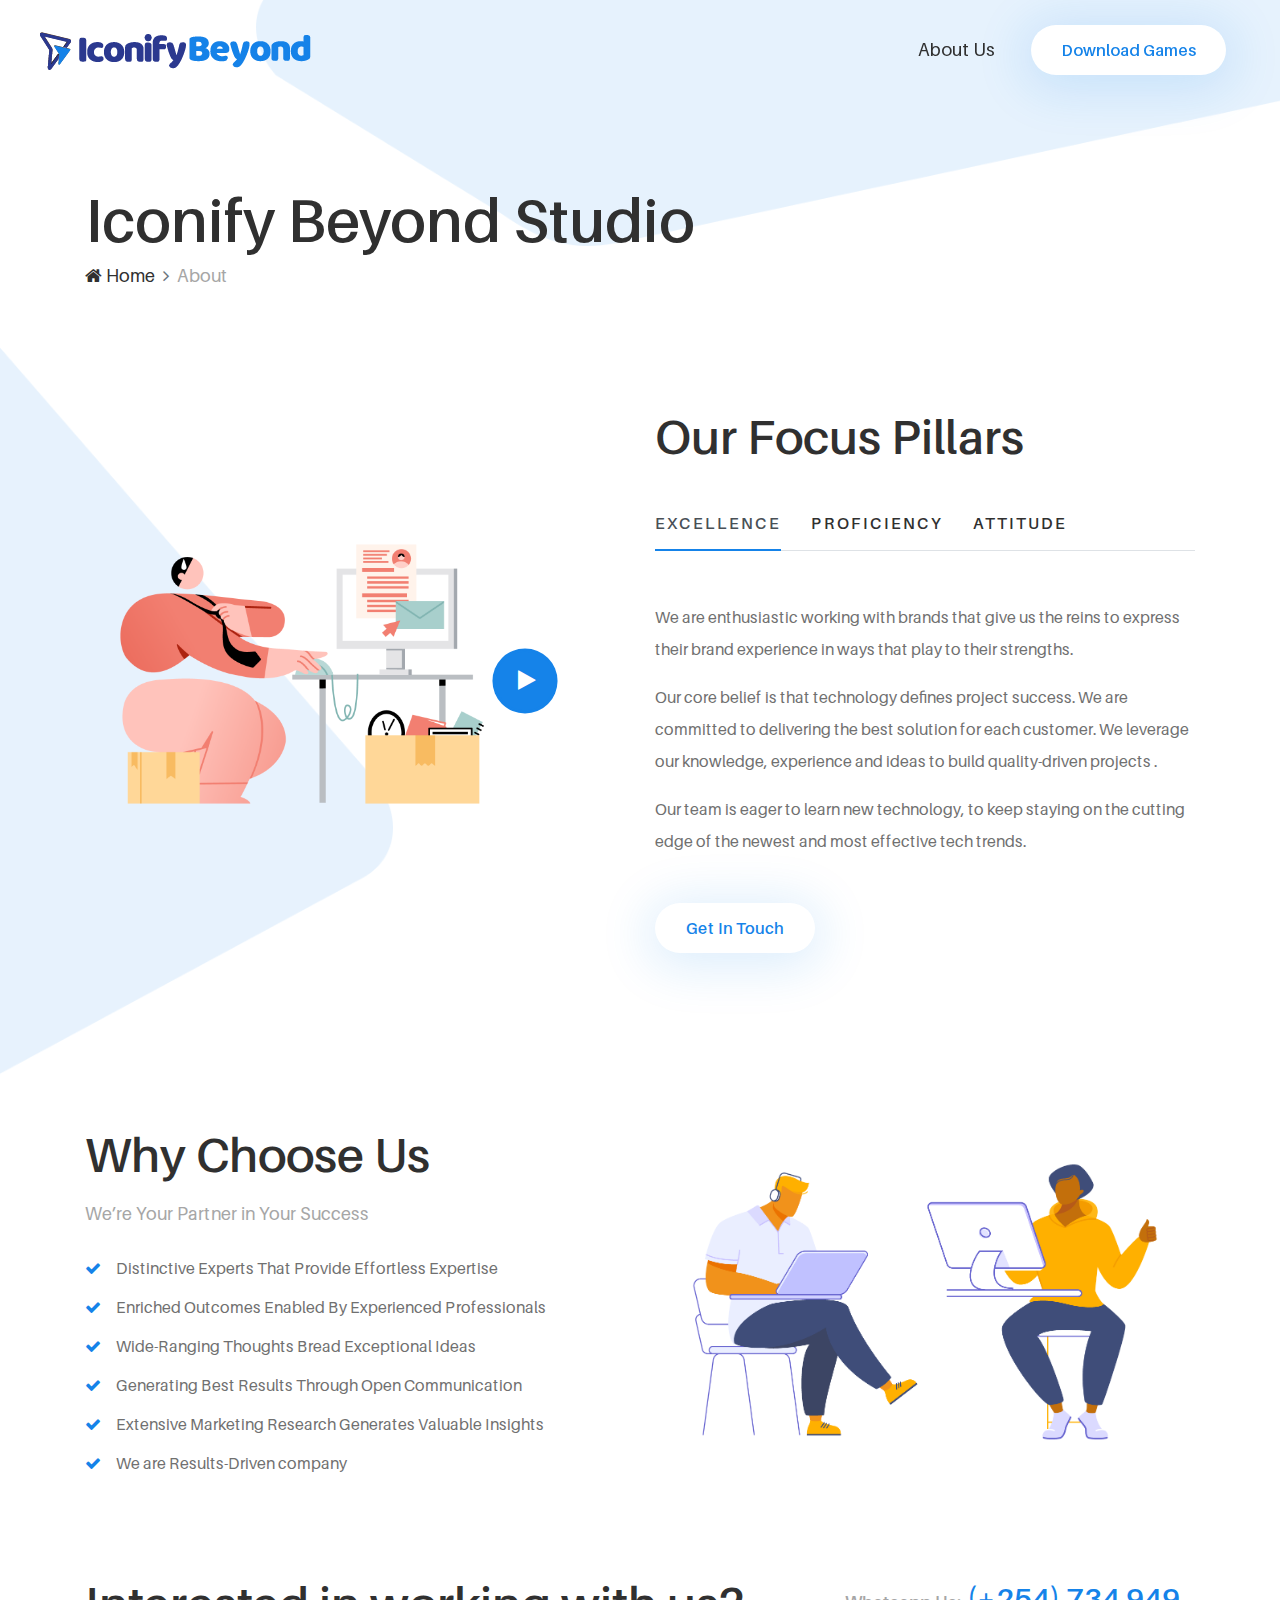
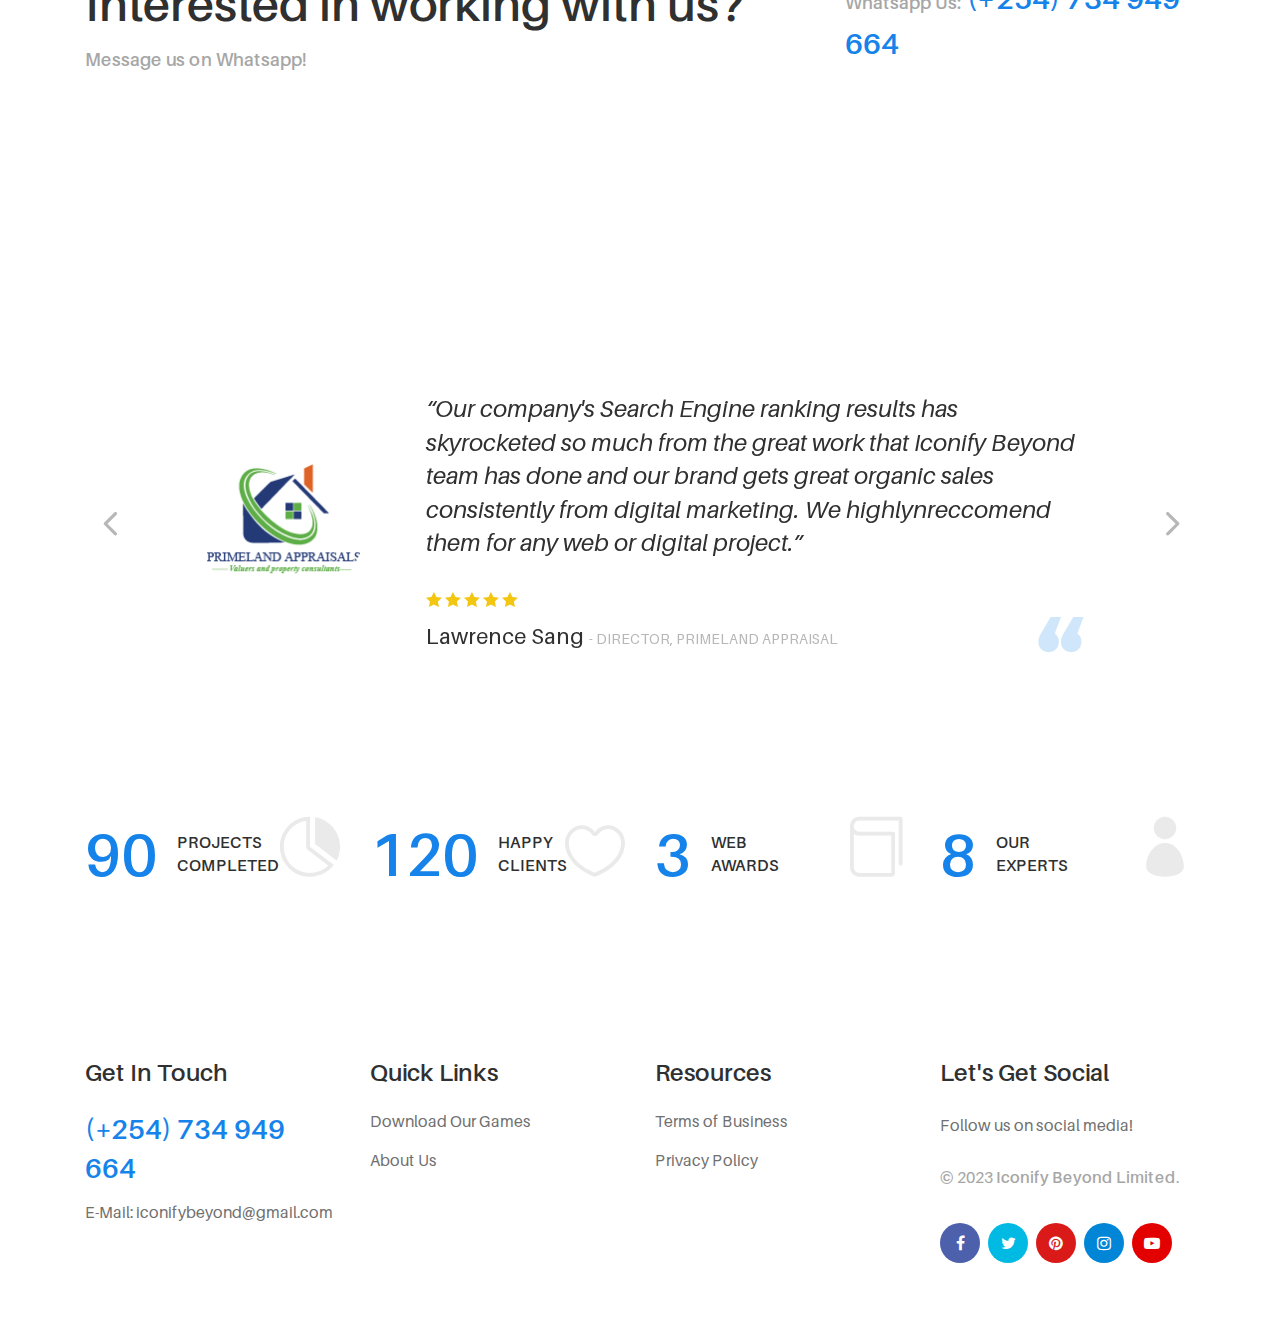
==== commit abae56b6: "Major Updates" ====
--- a/about.html
+++ b/about.html
@@ -74,7 +74,7 @@
                         <!-- Nav Start -->
                         <div class="classynav">
                             <ul id="nav">
-                                <li><a href="./products.html">Our Products</a></li>
+                                <!-- <li><a href="./products.html">Our Products</a></li> -->
                                 <!--<li><a href="./index.html">Home</a></li>-->
                                 <!--<li><a href="./services.html">Services</a></li>-->
                                 <li><a href="./about.html">About Us</a></li> 
@@ -102,7 +102,7 @@
             <div class="row h-100 align-items-end">
                 <div class="col-12">
                     <div class="breadcumb--con">
-                        <h2 class="title">About</h2>
+                        <h2 class="title">Iconify Beyond Studio</h2>
                         <nav aria-label="breadcrumb">
                             <ol class="breadcrumb">
                                 <li class="breadcrumb-item"><a href="index.html"><i class="fa fa-home"></i> Home</a></li>
@@ -445,15 +445,15 @@
             <div class="col-12 col-sm-6 col-lg-3">
                 <div class="single-footer-widget mb-80">
                     <!-- Widget Title -->
-                    <h4 class="widget-title">Contact Us</h4>
+                    <h4 class="widget-title">Get In Touch</h4>
 
                     <!-- Footer Content -->
                     <div class="footer-content mb-15">
                         <h3>(+254) 734 949 664</h3>
-                        <p>E-mail: info@iconifybeyond.studio </p>
-                    </div>
-                    <p class="mb-0">Mon - Fri: 9:00am - 5:00pm <br>
-                        Weekends Availability on Demand</p>
+                        <!-- <p> </p> -->
+                        <p>E-Mail: iconifybeyond@gmail.com </p>
+                    </div>
+                    <!-- <p class="mb-0">Mon - Fri: 9:00am - 5:00pm <br> Weekends Availability on Demand</p> -->
                 </div>
             </div>
 
@@ -466,10 +466,11 @@
                     <!-- Nav -->
                     <nav>
                         <ul class="our-link">
+                            
+                            <li><a href="">Download Our Games</a></li>
                             <li><a href="about.html">About Us</a></li>
-                            <li><a href="services.html">Services</a></li>
-                            <li><a href="portfolio.html">Portfolio</a></li>
-                            <li><a href="https://insights.iconifybeyond.studio/contact-us/">Get a Quote</a></li>
+                            <!-- <li><a href="portfolio.html">Portfolio</a></li> -->
+                            <!-- <li><a href="https://insights.iconifybeyond.studio/contact-us/">Get a Quote</a></li> -->
                         </ul>
                     </nav>
                 </div>
@@ -484,10 +485,10 @@
                     <!-- Nav -->
                     <nav>
                         <ul class="our-link">
-                            <li><a href="https://insights.iconifybeyond.studio/terms-of-business/">Terms of Business</a></li>
-                            <li><a href="https://insights.iconifybeyond.studio/privacy-policy/">Privacy Policy</a></li>
-                            <li><a href="https://insights.iconifybeyond.studio/blog/">Blog</a></li>
-                            <li><a href="https://insights.iconifybeyond.studio/contact-us/">Contact Us</a></li>
+                            <li><a href="Terms of Business.html">Terms of Business</a></li>
+                            <li><a href="Privacy Policy.html">Privacy Policy</a></li>
+                            <!-- <li><a href="https://insights.iconifybeyond.studio/blog/">Blog</a></li> -->
+                            <!-- <li><a href="https://insights.iconifybeyond.studio/contact-us/">Contact Us</a></li> -->
                             
                         </ul>
                     </nav>
@@ -498,12 +499,12 @@
             <div class="col-12 col-sm-6 col-lg-3">
                 <div class="single-footer-widget mb-80">
                     <!-- Widget Title -->
-                    <h4 class="widget-title">About Us</h4>
-                    <p>A Creative Digital Studio.</p>
+                    <h4 class="widget-title">Let's Get Social</h4>
+                    <p>Follow us on social media!</p>
 
                     <!-- Copywrite Text -->
                     <div class="copywrite-text mb-30">
-                        <p>&copy; Copyright 2023 <a href="https://iconifybeyond.studio">Iconify Beyond</a>.</p>
+                        <p>  &copy; 2023 <a href="https://iconifybeyond.com">Iconify Beyond Limited</a>.</p>
                     </div>
 
                     <!-- Social Info -->
@@ -523,6 +524,7 @@
 
 </footer>
 <!-- ***** Footer Area End ***** -->
+
 
 
     <!-- ******* All JS Files ******* -->
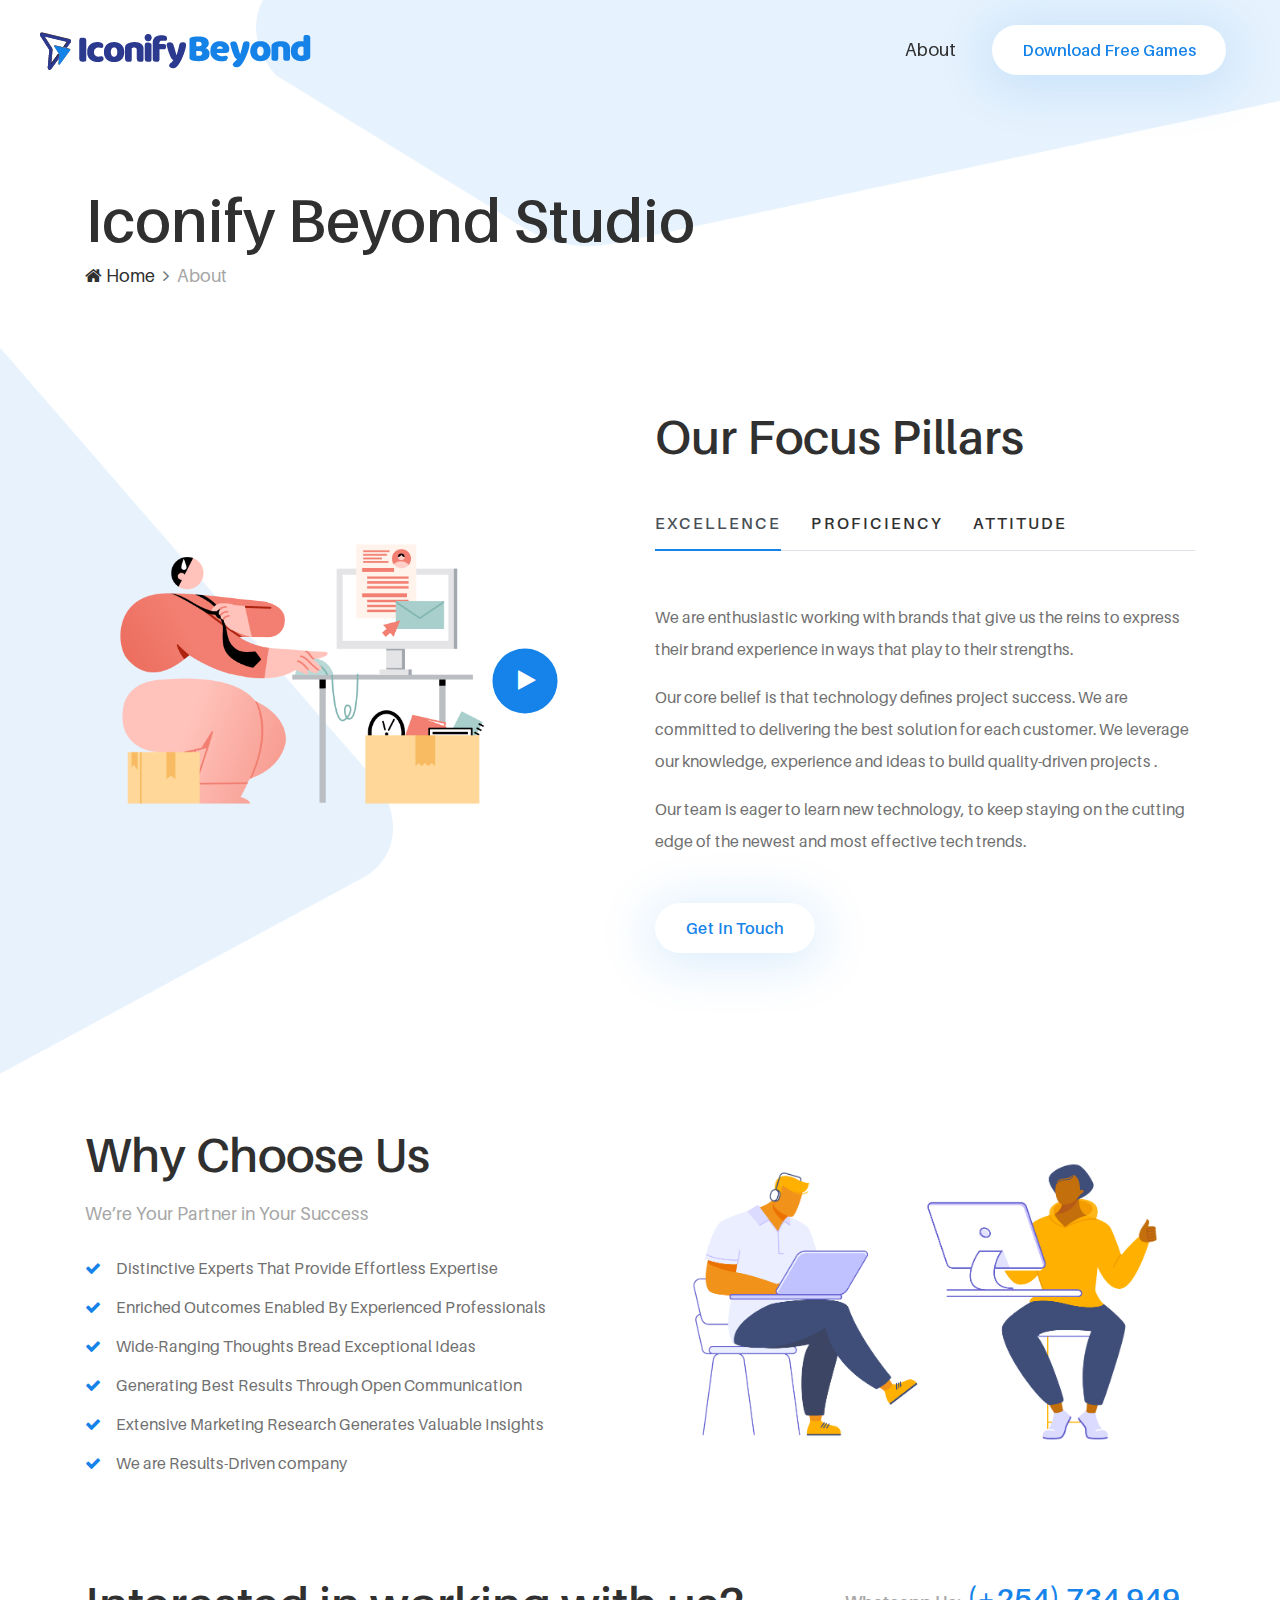
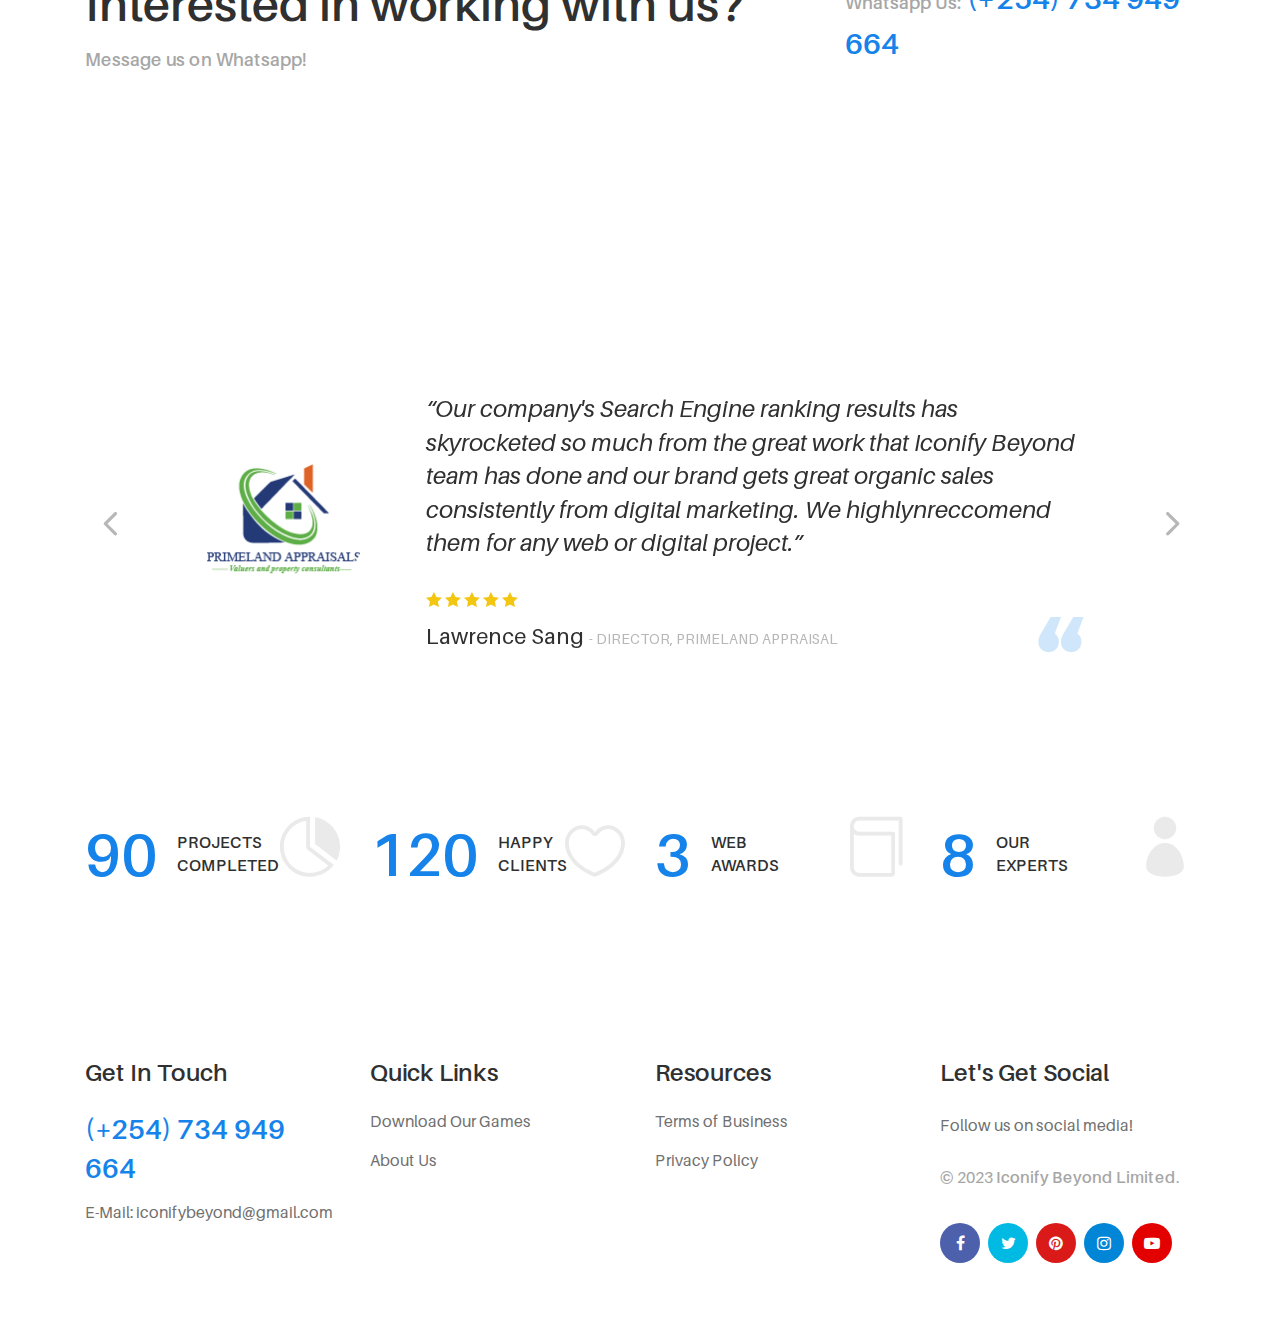
==== commit 8b1e111c: "Terms and Privacy Policy" ====
--- a/about.html
+++ b/about.html
@@ -77,14 +77,14 @@
                                 <!-- <li><a href="./products.html">Our Products</a></li> -->
                                 <!--<li><a href="./index.html">Home</a></li>-->
                                 <!--<li><a href="./services.html">Services</a></li>-->
-                                <li><a href="./about.html">About Us</a></li> 
+                                <li><a href="./about.html">About</a></li> 
                                 <!--<li><a href="https://insights.iconifybeyond.studio/">Insights</a></li>-->
                                 <!--<li><a href="">Contact</a></li> -->
                             </ul>
 
                               <!-- Download our free games-->
                               <div class="get-a-quote ml-4 mr-3">
-                                <a href="" class="btn uza-btn">Download Games</a>
+                                <a href="" class="btn uza-btn">Download Free Games</a>
                             </div>
                         </div>
                         <!-- Nav End -->
